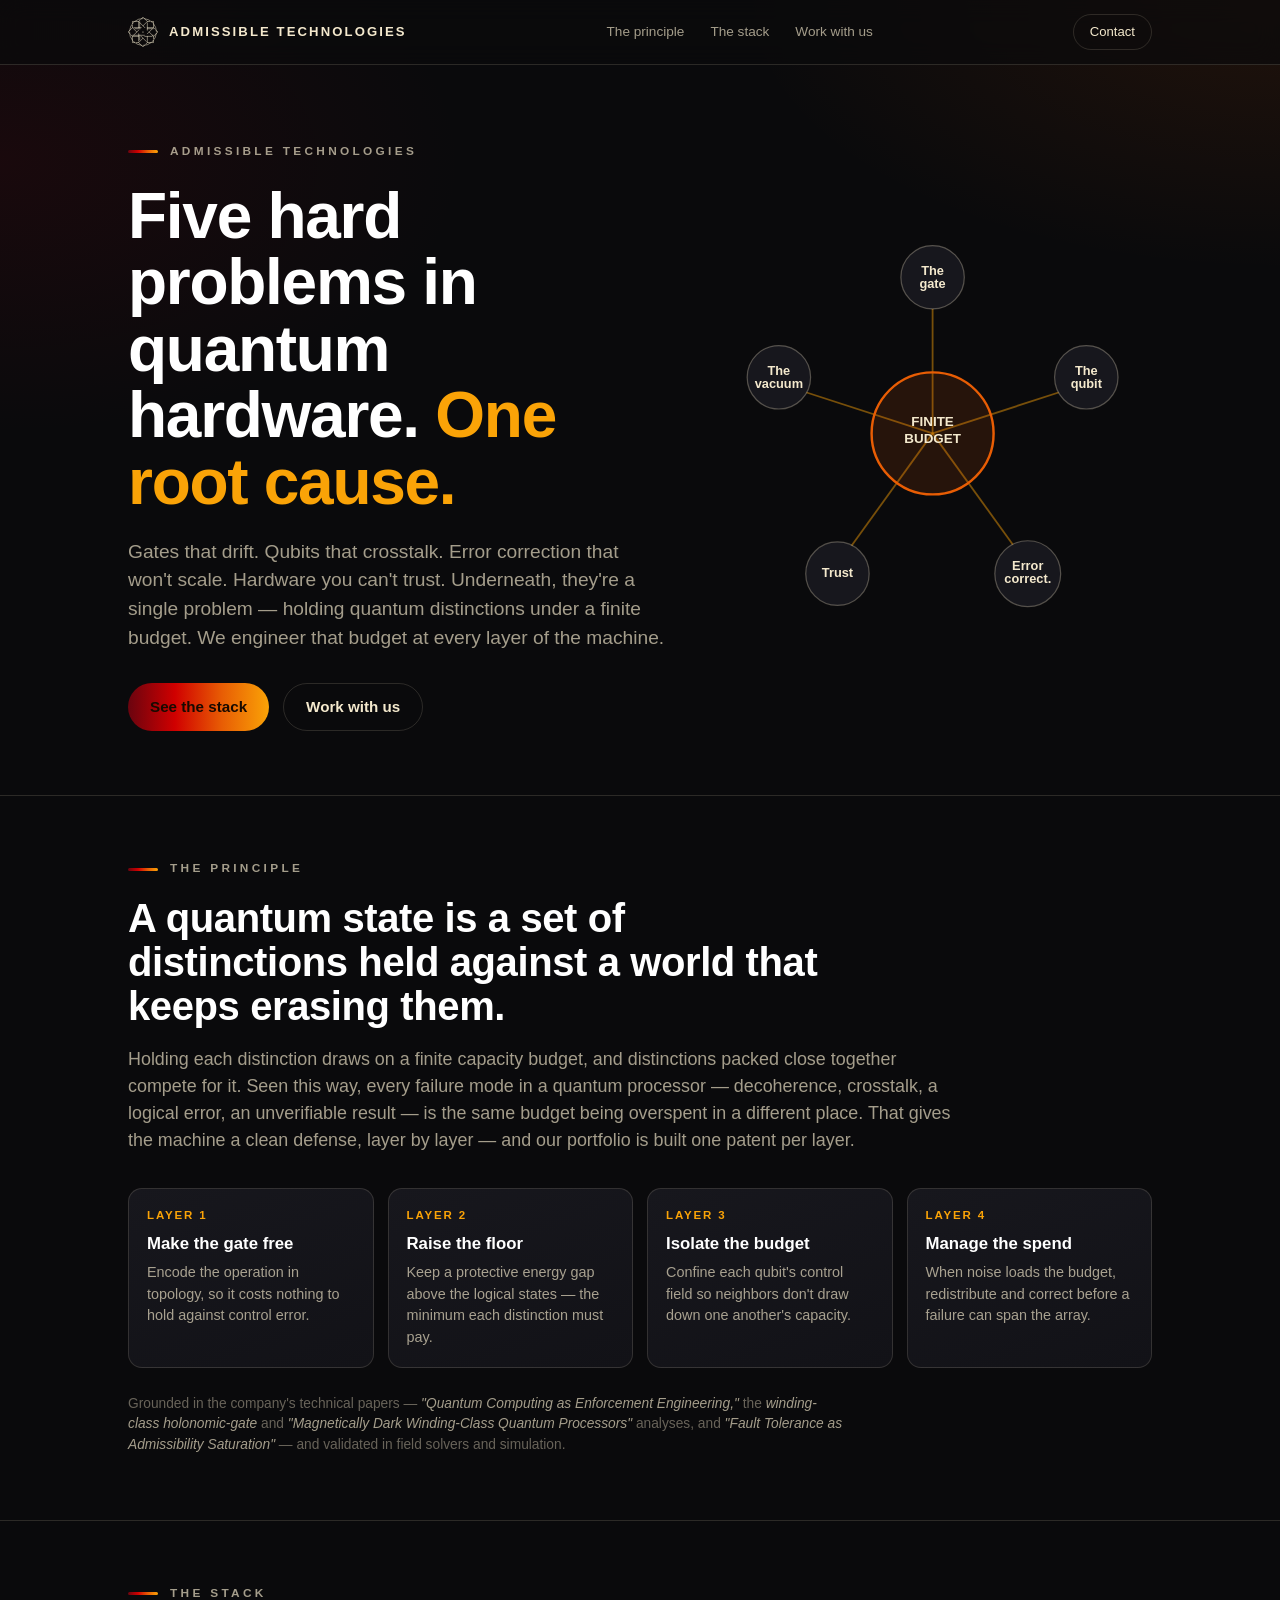
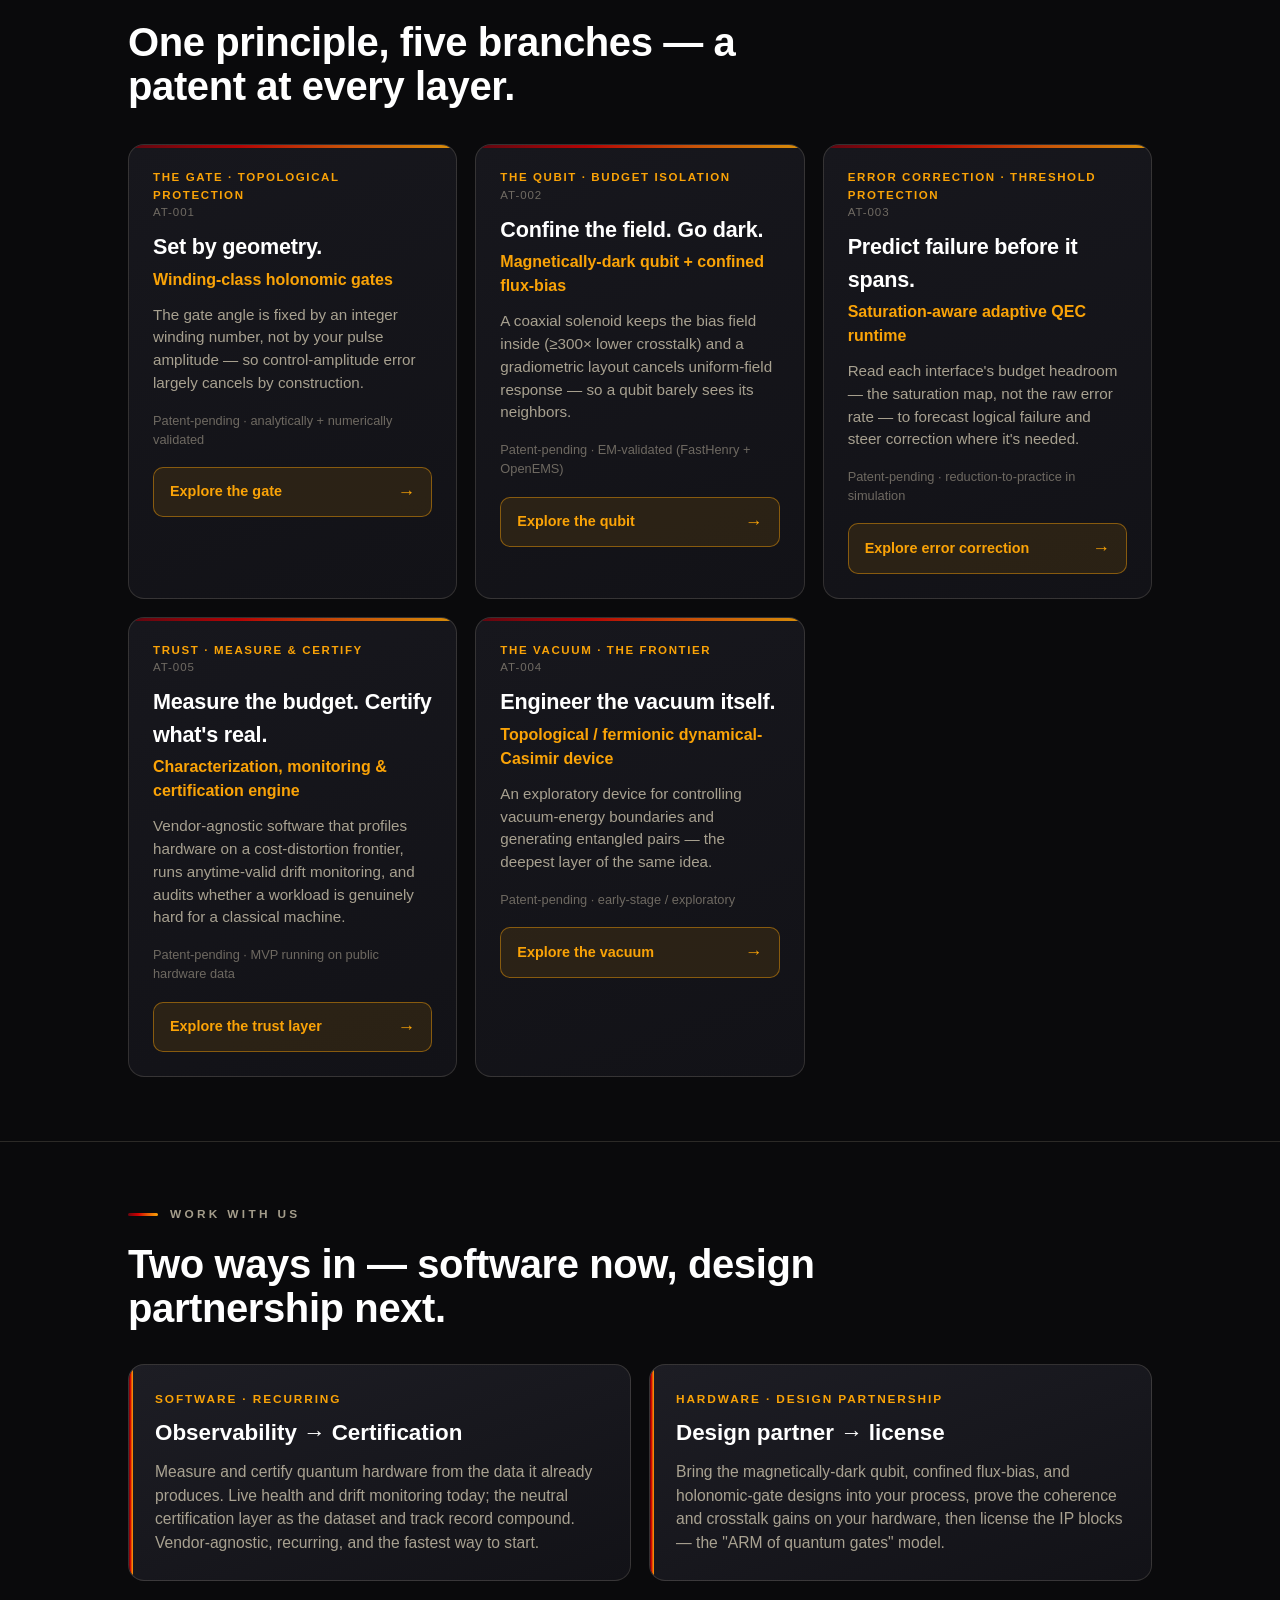
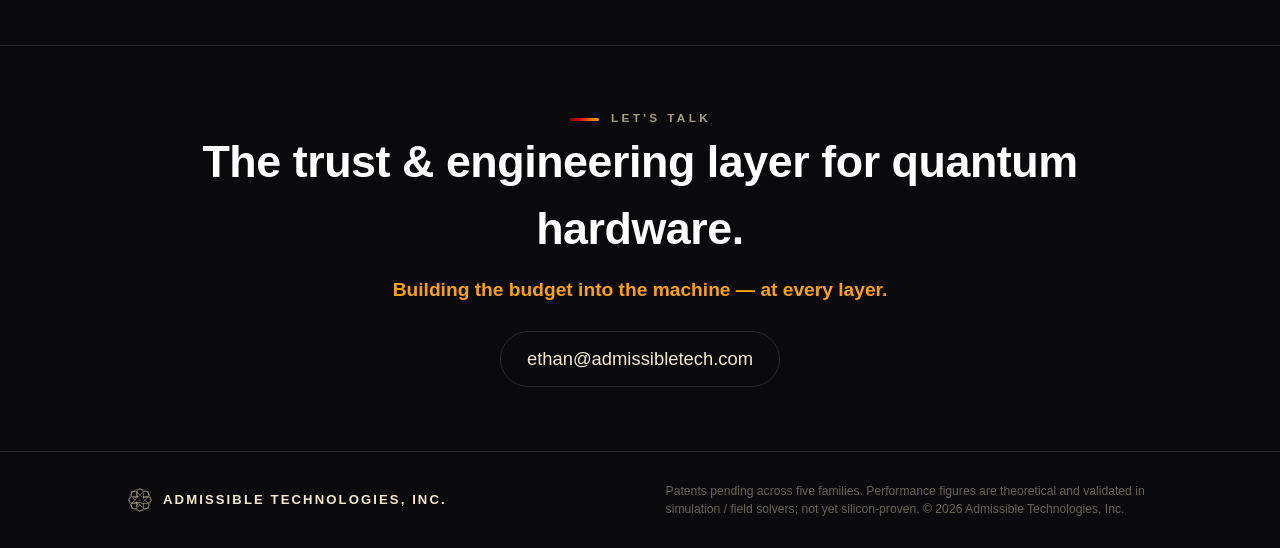
==== index.html @ 2abfda8f "Reframe site around enforcement-engineering thesis; add five per-patent branch pages + shared styles" ====
<!DOCTYPE html>
<html lang="en">
<head>
<meta charset="utf-8">
<meta name="viewport" content="width=device-width, initial-scale=1">
<title>Admissible Technologies — the trust &amp; engineering layer for quantum hardware</title>
<meta name="description" content="Gates that drift, qubits that crosstalk, error correction that won't scale, hardware you can't trust — one root cause. Admissible Technologies engineers the enforcement budget at every layer of the quantum machine.">
<meta property="og:title" content="Admissible Technologies">
<meta property="og:description" content="Five hard problems in quantum hardware. One root cause.">
<meta property="og:type" content="website">
<link rel="stylesheet" href="style.css">
</head>
<body>

<svg width="0" height="0" style="position:absolute" aria-hidden="true">
  <symbol id="emblem" viewBox="1.8 11.3 64.7 65">
    <polyline class="e" points="11.29 25.54 11.29 20.98 24.66 20.98 28.19 17.45"/><polyline class="e" points="5.08 47.05 1.83 43.8 11.29 34.35 11.29 29.36"/><polyline class="e" points="16.03 66.63 11.29 66.63 11.29 53.26 7.79 49.76"/><polyline class="e" points="37.43 72.76 34.11 76.08 24.66 66.63 19.78 66.63"/><polyline class="e" points="56.93 62.16 56.93 66.63 43.56 66.63 40.15 70.04"/><polyline class="e" points="63.09 40.51 66.39 43.8 56.93 53.26 56.93 58.09"/><polyline class="e" points="52.32 20.98 56.93 20.98 56.93 34.35 60.39 37.8"/><polyline class="e" points="30.88 14.75 34.11 11.53 43.56 20.98 48.51 20.98"/><line class="e" x1="38.03" y1="34.35" x2="26.98" y2="23.3"/><line class="e" x1="56.93" y1="53.26" x2="47.48" y2="43.81"/><line class="e" x1="30.19" y1="53.26" x2="41.33" y2="64.39"/><line class="e" x1="11.29" y1="34.35" x2="20.74" y2="43.8"/><line class="e" x1="34.11" y1="57.18" x2="24.66" y2="66.63"/><line class="e" x1="54.62" y1="36.67" x2="43.56" y2="47.72"/><line class="e" x1="24.66" y1="39.89" x2="13.6" y2="50.94"/><line class="e" x1="43.56" y1="20.98" x2="34.11" y2="30.43"/><line class="e" x1="30.19" y1="34.35" x2="14.45" y2="34.35"/><line class="e" x1="56.93" y1="34.35" x2="43.56" y2="34.35"/><line class="e" x1="24.66" y1="53.26" x2="11.29" y2="53.26"/><line class="e" x1="53.77" y1="53.26" x2="38.03" y2="53.26"/><line class="e" x1="43.56" y1="53.26" x2="43.56" y2="66.63"/><line class="e" x1="43.56" y1="24.14" x2="43.56" y2="39.89"/><line class="e" x1="24.66" y1="47.72" x2="24.66" y2="63.35"/><line class="e" x1="24.66" y1="20.98" x2="24.66" y2="34.35"/><line class="e" x1="54.62" y1="50.94" x2="56.31" y2="50.94"/><line class="e" x1="26.98" y1="50.94" x2="37.07" y2="50.94"/><line class="e" x1="11.89" y1="50.94" x2="24.66" y2="50.94"/><line class="e" x1="43.56" y1="36.67" x2="56.35" y2="36.67"/><line class="e" x1="16.77" y1="36.67" x2="27.88" y2="36.67"/><line class="e" x1="26.98" y1="34.35" x2="26.98" y2="21.66"/><line class="e" x1="26.98" y1="61.03" x2="26.98" y2="50.05"/><path class="e" d="M15.84,21a29.1,29.1,0,0,1,18.24-6.4h.15"/><path class="e" d="M5.07,40.56a29.09,29.09,0,0,1,8.35-17.4"/><path class="e" d="M11.29,62A29,29,0,0,1,4.9,43.77"/><path class="e" d="M30.79,72.77a29.11,29.11,0,0,1-17.34-8.36"/><path class="e" d="M52.22,66.63A29,29,0,0,1,34.08,73"/><path class="e" d="M63.08,47.11a29.12,29.12,0,0,1-8.54,17.47"/><path class="e" d="M56.93,25.61a29,29,0,0,1,6.33,17.6c0,.18,0,.37,0,.56"/><path class="e" d="M37.34,14.76a29.13,29.13,0,0,1,17.49,8.48"/><path class="d" fill="currentColor" stroke="none" d="M32.87,43.77A1.22,1.22,0,1,1,34.08,45,1.21,1.21,0,0,1,32.87,43.77Z"/>
  </symbol>
</svg>

<nav>
  <div class="wrap">
    <a class="brand" href="#top"><svg><use href="#emblem"/></svg>Admissible Technologies</a>
    <div class="links">
      <a href="#principle">The principle</a>
      <a href="#portfolio">The stack</a>
      <a href="#work">Work with us</a>
    </div>
    <a class="cta" href="#contact">Contact</a>
  </div>
</nav>

<a id="top"></a>
<header class="hero">
  <div class="wrap grid">
    <div>
      <div class="eyebrow"><span class="bar"></span>Admissible Technologies</div>
      <h1>Five hard problems in quantum hardware. <span class="accent">One root cause.</span></h1>
      <p class="sub">Gates that drift. Qubits that crosstalk. Error correction that won't scale. Hardware you can't trust. Underneath, they're a single problem — holding quantum distinctions under a finite budget. We engineer that budget at every layer of the machine.</p>
      <div class="row">
        <a class="btn primary" href="#portfolio">See the stack</a>
        <a class="btn ghost" href="#work">Work with us</a>
      </div>
    </div>
    <div>
      <svg class="hub" viewBox="0 0 360 340" role="img" aria-label="One principle at the center with five branches: the gate, the qubit, error correction, trust, and the vacuum">
        <g stroke="rgba(250,163,7,0.45)" stroke-width="1.5">
          <line x1="180" y1="170" x2="180" y2="60"/>
          <line x1="180" y1="170" x2="294" y2="133"/>
          <line x1="180" y1="170" x2="250" y2="267"/>
          <line x1="180" y1="170" x2="110" y2="267"/>
          <line x1="180" y1="170" x2="66" y2="133"/>
        </g>
        <circle cx="180" cy="170" r="50" fill="rgba(232,93,4,0.12)" stroke="#e85d04" stroke-width="2"/>
        <text x="180" y="164" text-anchor="middle" font-size="11" font-weight="700" fill="#f4e9cd">FINITE</text>
        <text x="180" y="178" text-anchor="middle" font-size="11" font-weight="700" fill="#f4e9cd">BUDGET</text>
        <g font-size="10.5" font-weight="700" fill="#f4e9cd" text-anchor="middle">
          <g><circle cx="180" cy="42" r="26" fill="#17171d" stroke="rgba(244,233,205,0.3)"/><text x="180" y="40">The</text><text x="180" y="51">gate</text></g>
          <g><circle cx="306" cy="124" r="26" fill="#17171d" stroke="rgba(244,233,205,0.3)"/><text x="306" y="122">The</text><text x="306" y="133">qubit</text></g>
          <g><circle cx="258" cy="285" r="27" fill="#17171d" stroke="rgba(244,233,205,0.3)"/><text x="258" y="282">Error</text><text x="258" y="293">correct.</text></g>
          <g><circle cx="102" cy="285" r="26" fill="#17171d" stroke="rgba(244,233,205,0.3)"/><text x="102" y="288">Trust</text></g>
          <g><circle cx="54" cy="124" r="26" fill="#17171d" stroke="rgba(244,233,205,0.3)"/><text x="54" y="122">The</text><text x="54" y="133">vacuum</text></g>
        </g>
      </svg>
    </div>
  </div>
</header>

<section class="band" id="principle">
  <div class="wrap">
    <div class="eyebrow"><span class="bar"></span>The principle</div>
    <h2 class="sec">A quantum state is a set of distinctions held against a world that keeps erasing them.</h2>
    <p class="lede">Holding each distinction draws on a finite capacity budget, and distinctions packed close together compete for it. Seen this way, every failure mode in a quantum processor — decoherence, crosstalk, a logical error, an unverifiable result — is the same budget being overspent in a different place. That gives the machine a clean defense, layer by layer — and our portfolio is built one patent per layer.</p>
    <div class="chain">
      <div class="step"><div class="n">Layer 1</div><h4>Make the gate free</h4><p>Encode the operation in topology, so it costs nothing to hold against control error.</p></div>
      <div class="step"><div class="n">Layer 2</div><h4>Raise the floor</h4><p>Keep a protective energy gap above the logical states — the minimum each distinction must pay.</p></div>
      <div class="step"><div class="n">Layer 3</div><h4>Isolate the budget</h4><p>Confine each qubit's control field so neighbors don't draw down one another's capacity.</p></div>
      <div class="step"><div class="n">Layer 4</div><h4>Manage the spend</h4><p>When noise loads the budget, redistribute and correct before a failure can span the array.</p></div>
    </div>
    <p class="src">Grounded in the company's technical papers — <i>"Quantum Computing as Enforcement Engineering,"</i> the <i>winding-class holonomic-gate</i> and <i>"Magnetically Dark Winding-Class Quantum Processors"</i> analyses, and <i>"Fault Tolerance as Admissibility Saturation"</i> — and validated in field solvers and simulation.</p>
  </div>
</section>

<section class="band" id="portfolio">
  <div class="wrap">
    <div class="eyebrow"><span class="bar"></span>The stack</div>
    <h2 class="sec">One principle, five branches — a patent at every layer.</h2>
    <div class="cards">

      <div class="pcard">
        <span class="layer">The gate · topological protection</span><span class="at">AT-001</span>
        <h3>Set by geometry.</h3>
        <div class="tag">Winding-class holonomic gates</div>
        <p>The gate angle is fixed by an integer winding number, not by your pulse amplitude — so control-amplitude error largely cancels by construction.</p>
        <div class="status">Patent-pending · analytically + numerically validated</div>
        <a class="explore" href="gate.html"><span>Explore the gate</span><span class="arrow">&rarr;</span></a>
      </div>

      <div class="pcard">
        <span class="layer">The qubit · budget isolation</span><span class="at">AT-002</span>
        <h3>Confine the field. Go dark.</h3>
        <div class="tag">Magnetically-dark qubit + confined flux-bias</div>
        <p>A coaxial solenoid keeps the bias field inside (&ge;300&times; lower crosstalk) and a gradiometric layout cancels uniform-field response — so a qubit barely sees its neighbors.</p>
        <div class="status">Patent-pending · EM-validated (FastHenry + OpenEMS)</div>
        <a class="explore" href="qubit.html"><span>Explore the qubit</span><span class="arrow">&rarr;</span></a>
      </div>

      <div class="pcard">
        <span class="layer">Error correction · threshold protection</span><span class="at">AT-003</span>
        <h3>Predict failure before it spans.</h3>
        <div class="tag">Saturation-aware adaptive QEC runtime</div>
        <p>Read each interface's budget headroom — the saturation map, not the raw error rate — to forecast logical failure and steer correction where it's needed.</p>
        <div class="status">Patent-pending · reduction-to-practice in simulation</div>
        <a class="explore" href="error-correction.html"><span>Explore error correction</span><span class="arrow">&rarr;</span></a>
      </div>

      <div class="pcard">
        <span class="layer">Trust · measure &amp; certify</span><span class="at">AT-005</span>
        <h3>Measure the budget. Certify what's real.</h3>
        <div class="tag">Characterization, monitoring &amp; certification engine</div>
        <p>Vendor-agnostic software that profiles hardware on a cost-distortion frontier, runs anytime-valid drift monitoring, and audits whether a workload is genuinely hard for a classical machine.</p>
        <div class="status">Patent-pending · MVP running on public hardware data</div>
        <a class="explore" href="trust.html"><span>Explore the trust layer</span><span class="arrow">&rarr;</span></a>
      </div>

      <div class="pcard">
        <span class="layer">The vacuum · the frontier</span><span class="at">AT-004</span>
        <h3>Engineer the vacuum itself.</h3>
        <div class="tag">Topological / fermionic dynamical-Casimir device</div>
        <p>An exploratory device for controlling vacuum-energy boundaries and generating entangled pairs — the deepest layer of the same idea.</p>
        <div class="status">Patent-pending · early-stage / exploratory</div>
        <a class="explore" href="vacuum.html"><span>Explore the vacuum</span><span class="arrow">&rarr;</span></a>
      </div>

    </div>
  </div>
</section>

<section class="band" id="work">
  <div class="wrap">
    <div class="eyebrow"><span class="bar"></span>Work with us</div>
    <h2 class="sec">Two ways in — software now, design partnership next.</h2>
    <div class="engines">
      <div class="engine">
        <div class="k">Software · recurring</div>
        <h3>Observability &rarr; Certification</h3>
        <p>Measure and certify quantum hardware from the data it already produces. Live health and drift monitoring today; the neutral certification layer as the dataset and track record compound. Vendor-agnostic, recurring, and the fastest way to start.</p>
      </div>
      <div class="engine">
        <div class="k">Hardware · design partnership</div>
        <h3>Design partner &rarr; license</h3>
        <p>Bring the magnetically-dark qubit, confined flux-bias, and holonomic-gate designs into your process, prove the coherence and crosstalk gains on your hardware, then license the IP blocks — the "ARM of quantum gates" model.</p>
      </div>
    </div>
  </div>
</section>

<section class="band contact" id="contact">
  <div class="wrap">
    <div class="eyebrow" style="justify-content:center;"><span class="bar"></span>Let's talk</div>
    <h2>The trust &amp; engineering layer for quantum hardware.</h2>
    <div class="turn">Building the budget into the machine — at every layer.</div>
    <a class="mail" href="mailto:ethan@admissibletech.com">ethan@admissibletech.com</a>
  </div>
</section>

<footer>
  <div class="wrap">
    <a class="brand" href="#top"><svg><use href="#emblem"/></svg>Admissible Technologies, Inc.</a>
    <p class="fineprint">Patents pending across five families. Performance figures are theoretical and validated in simulation / field solvers; not yet silicon-proven. © 2026 Admissible Technologies, Inc.</p>
  </div>
</footer>

</body>
</html>
---- style.css ----
:root{
  --ink:#0a0a0c; --ink2:#121217; --panel:#17171d; --panel2:#1d1d24;
  --cream:#f4e9cd; --cream-dim:rgba(244,233,205,0.66); --cream-faint:rgba(244,233,205,0.40);
  --white:#fff; --line:rgba(244,233,205,0.14);
  --cherry:#6a040f; --brick:#d00000; --cayenne:#e85d04; --amber:#faa307; --teal:#7fd4c8;
  --warm:linear-gradient(90deg,#6a040f,#d00000,#e85d04,#faa307);
  --sans:"Segoe UI",-apple-system,BlinkMacSystemFont,Helvetica,Arial,sans-serif;
}
*{box-sizing:border-box;margin:0;padding:0;}
html{scroll-behavior:smooth;}
body{background:var(--ink);color:var(--cream);font-family:var(--sans);-webkit-font-smoothing:antialiased;line-height:1.5;
  background-image:radial-gradient(70% 50% at 100% 0%, rgba(232,93,4,0.10), transparent 60%),radial-gradient(60% 50% at 0% 18%, rgba(106,4,15,0.16), transparent 60%);
  background-attachment:fixed;}
a{color:inherit;text-decoration:none;}
.wrap{max-width:1080px;margin:0 auto;padding:0 28px;}
.narrow{max-width:840px;}
.eyebrow{font-size:0.74rem;letter-spacing:0.28em;text-transform:uppercase;color:var(--cream-dim);font-weight:700;display:flex;align-items:center;gap:12px;}
.eyebrow .bar{width:30px;height:3px;background:var(--warm);border-radius:2px;}
.accent{color:var(--amber);} .accent2{color:var(--cayenne);}

/* nav */
nav{position:sticky;top:0;z-index:40;backdrop-filter:blur(12px);background:rgba(10,10,12,0.7);border-bottom:1px solid var(--line);}
nav .wrap{display:flex;align-items:center;justify-content:space-between;height:64px;}
.brand{display:flex;align-items:center;gap:11px;font-weight:700;letter-spacing:0.16em;text-transform:uppercase;font-size:0.82rem;color:var(--cream);}
.brand svg{width:30px;height:30px;color:var(--cream);fill:none;stroke:currentColor;stroke-width:1.1;stroke-linecap:round;stroke-linejoin:round;}
nav .links{display:flex;gap:26px;font-size:0.85rem;color:var(--cream-dim);}
nav .links a:hover{color:var(--amber);}
nav .cta{border:1px solid var(--line);border-radius:999px;padding:7px 16px;font-size:0.82rem;color:var(--cream);}
nav .cta:hover{border-color:var(--amber);color:var(--amber);}
nav .back{font-size:0.85rem;color:var(--cream-dim);display:flex;align-items:center;gap:7px;}
nav .back:hover{color:var(--amber);}
@media(max-width:720px){nav .links{display:none;}}

/* buttons */
.btn{display:inline-flex;align-items:center;gap:8px;border-radius:999px;padding:12px 22px;font-weight:600;font-size:0.95rem;cursor:pointer;}
.btn.primary{background:var(--warm);color:#180a00;}
.btn.ghost{border:1px solid var(--line);color:var(--cream);}
.btn.ghost:hover{border-color:var(--amber);color:var(--amber);}

/* hero (hub) */
.hero{padding:78px 0 64px;}
.hero .grid{display:grid;grid-template-columns:1.1fr 0.9fr;gap:48px;align-items:center;}
.hero h1{font-size:clamp(2.4rem,5vw,4rem);line-height:1.04;font-weight:800;color:var(--white);letter-spacing:-0.02em;margin-top:22px;}
.hero p.sub{font-size:1.2rem;color:var(--cream-dim);margin-top:22px;max-width:30em;}
.hero .row{display:flex;gap:14px;margin-top:30px;flex-wrap:wrap;}
.hub{width:100%;height:auto;}
@media(max-width:820px){.hero .grid{grid-template-columns:1fr;gap:30px;}.hub{max-width:420px;margin:0 auto;}}

/* generic bands */
section.band{padding:64px 0;border-top:1px solid var(--line);}
h2.sec{font-size:clamp(1.7rem,3.2vw,2.5rem);line-height:1.1;font-weight:800;color:var(--white);letter-spacing:-0.01em;margin-top:18px;max-width:18em;}
p.lede{font-size:1.12rem;color:var(--cream-dim);margin-top:18px;max-width:46em;}

/* enforcement chain */
.chain{display:grid;grid-template-columns:repeat(4,1fr);gap:14px;margin-top:34px;}
.chain .step{background:linear-gradient(160deg,var(--panel),var(--ink2));border:1px solid var(--line);border-radius:14px;padding:18px;}
.chain .step .n{font-size:0.72rem;letter-spacing:0.16em;text-transform:uppercase;color:var(--amber);font-weight:700;}
.chain .step h4{font-size:1.05rem;color:var(--white);margin:7px 0 6px;font-weight:700;}
.chain .step p{font-size:0.9rem;color:var(--cream-dim);}
@media(max-width:820px){.chain{grid-template-columns:1fr 1fr;}}
@media(max-width:480px){.chain{grid-template-columns:1fr;}}
.src{font-size:0.86rem;color:var(--cream-faint);margin-top:26px;max-width:52em;}
.src i{color:var(--cream-dim);}

/* portfolio cards */
.cards{display:grid;grid-template-columns:repeat(auto-fit,minmax(290px,1fr));gap:18px;margin-top:36px;}
.pcard{background:linear-gradient(160deg,var(--panel),var(--ink2));border:1px solid var(--line);border-radius:16px;padding:24px;display:flex;flex-direction:column;position:relative;overflow:hidden;transition:border-color .15s,transform .15s;}
.pcard::before{content:"";position:absolute;left:0;top:0;right:0;height:3px;background:var(--warm);opacity:0.85;}
.pcard:hover{border-color:rgba(250,163,7,0.5);transform:translateY(-3px);}
.pcard .layer{font-size:0.72rem;letter-spacing:0.14em;text-transform:uppercase;color:var(--amber);font-weight:700;}
.pcard .at{font-size:0.72rem;color:var(--cream-faint);float:right;letter-spacing:0.08em;}
.pcard h3{font-size:1.35rem;color:var(--white);font-weight:800;margin:10px 0 4px;letter-spacing:-0.01em;}
.pcard .tag{font-size:1rem;color:var(--amber);font-weight:600;margin-bottom:12px;}
.pcard p{font-size:0.95rem;color:var(--cream-dim);}
.pcard .status{font-size:0.8rem;color:var(--cream-faint);margin-top:16px;}
/* the visible "more info" button on each card */
.pcard .explore{margin-top:18px;display:inline-flex;align-items:center;justify-content:space-between;gap:10px;
  background:rgba(250,163,7,0.10);border:1px solid rgba(250,163,7,0.45);border-radius:10px;
  padding:11px 16px;font-weight:700;font-size:0.9rem;color:var(--amber);transition:background .15s;}
.pcard .explore:hover{background:rgba(250,163,7,0.20);}
.pcard .explore .arrow{font-size:1.1rem;transition:transform .15s;}
.pcard:hover .explore .arrow{transform:translateX(4px);}

/* two engines */
.engines{display:grid;grid-template-columns:1fr 1fr;gap:18px;margin-top:34px;}
.engine{background:linear-gradient(160deg,var(--panel2),var(--ink2));border:1px solid var(--line);border-radius:16px;padding:26px;position:relative;overflow:hidden;}
.engine::before{content:"";position:absolute;left:0;top:0;bottom:0;width:4px;background:var(--warm);}
.engine .k{font-size:0.74rem;letter-spacing:0.16em;text-transform:uppercase;color:var(--amber);font-weight:700;}
.engine h3{font-size:1.4rem;color:var(--white);font-weight:800;margin:8px 0 10px;}
.engine p{font-size:0.98rem;color:var(--cream-dim);}
@media(max-width:720px){.engines{grid-template-columns:1fr;}}

/* contact + footer */
.contact{text-align:center;padding:74px 0;}
.contact h2{font-size:clamp(1.9rem,4vw,2.8rem);font-weight:800;color:var(--white);letter-spacing:-0.01em;}
.contact .turn{font-size:1.2rem;color:var(--amber);font-weight:700;margin-top:14px;}
.contact a.mail{display:inline-block;margin-top:26px;font-size:1.15rem;color:var(--cream);border:1px solid var(--line);border-radius:999px;padding:13px 26px;}
.contact a.mail:hover{border-color:var(--amber);color:var(--amber);}
footer{border-top:1px solid var(--line);padding:30px 0;}
footer .wrap{display:flex;align-items:center;justify-content:space-between;gap:18px;flex-wrap:wrap;font-size:0.8rem;color:var(--cream-faint);}
footer .brand svg{width:24px;height:24px;}
.fineprint{font-size:0.76rem;color:var(--cream-faint);max-width:40em;}

/* ===== per-patent branch pages ===== */
.phero{padding:60px 0 40px;}
.phero .layerline{font-size:0.78rem;letter-spacing:0.18em;text-transform:uppercase;color:var(--amber);font-weight:700;}
.phero .at{color:var(--cream-faint);margin-left:10px;letter-spacing:0.08em;}
.phero h1{font-size:clamp(2.2rem,4.6vw,3.4rem);line-height:1.05;font-weight:800;color:var(--white);letter-spacing:-0.02em;margin-top:16px;max-width:16em;}
.phero .tagline{font-size:1.25rem;color:var(--amber);font-weight:600;margin-top:14px;}
.phero .intro{font-size:1.12rem;color:var(--cream-dim);margin-top:18px;max-width:44em;}

.feature{display:grid;grid-template-columns:1fr 1fr;gap:40px;align-items:center;}
.feature.rev{direction:rtl;} .feature.rev > *{direction:ltr;}
.feature h3{font-size:1.5rem;color:var(--white);font-weight:800;letter-spacing:-0.01em;}
.feature p{font-size:1.02rem;color:var(--cream-dim);margin-top:14px;}
@media(max-width:820px){.feature,.feature.rev{grid-template-columns:1fr;gap:24px;direction:ltr;}}

.graphic{background:linear-gradient(160deg,var(--panel),var(--ink2));border:1px solid var(--line);border-radius:16px;padding:22px;}
.gfx{width:100%;height:auto;display:block;}

/* before/after compare (qubit) */
.compare{display:grid;grid-template-columns:1fr 1fr;gap:16px;}
.col{background:linear-gradient(160deg,var(--panel),var(--ink2));border:1px solid var(--line);border-radius:14px;padding:16px;}
.col h4{font-size:0.8rem;letter-spacing:0.08em;text-transform:uppercase;font-weight:700;margin-bottom:8px;}
.col.bad h4{color:var(--brick);} .col.good h4{color:var(--amber);}
.col .cap{font-size:0.82rem;line-height:1.35;color:var(--cream-dim);margin-top:10px;}
@media(max-width:480px){.compare{grid-template-columns:1fr;}}

/* spec list */
.specs{list-style:none;margin-top:22px;display:flex;flex-direction:column;gap:12px;}
.specs li{position:relative;padding-left:26px;font-size:1rem;color:var(--cream);}
.specs li::before{content:"";position:absolute;left:0;top:8px;width:11px;height:11px;border-radius:3px;background:var(--warm);}
.specs li b{color:var(--white);} .specs li span{color:var(--cream-dim);}

/* paper citation + status callouts */
.papercite{background:rgba(250,163,7,0.07);border:1px solid rgba(250,163,7,0.30);border-radius:12px;padding:18px 20px;margin-top:30px;font-size:0.95rem;color:var(--cream-dim);}
.papercite .k{font-size:0.72rem;letter-spacing:0.16em;text-transform:uppercase;color:var(--amber);font-weight:700;display:block;margin-bottom:6px;}
.papercite i{color:var(--cream);}
.statusbar{display:flex;flex-wrap:wrap;gap:10px;margin-top:24px;}
.chip{font-size:0.8rem;border:1px solid var(--line);border-radius:999px;padding:7px 14px;color:var(--cream-dim);}
.chip b{color:var(--amber);font-weight:700;}

/* page bottom cross-nav */
.crossnav{display:flex;justify-content:space-between;gap:14px;margin-top:14px;flex-wrap:wrap;}
.crossnav a{font-size:0.9rem;color:var(--cream-dim);}
.crossnav a:hover{color:var(--amber);}
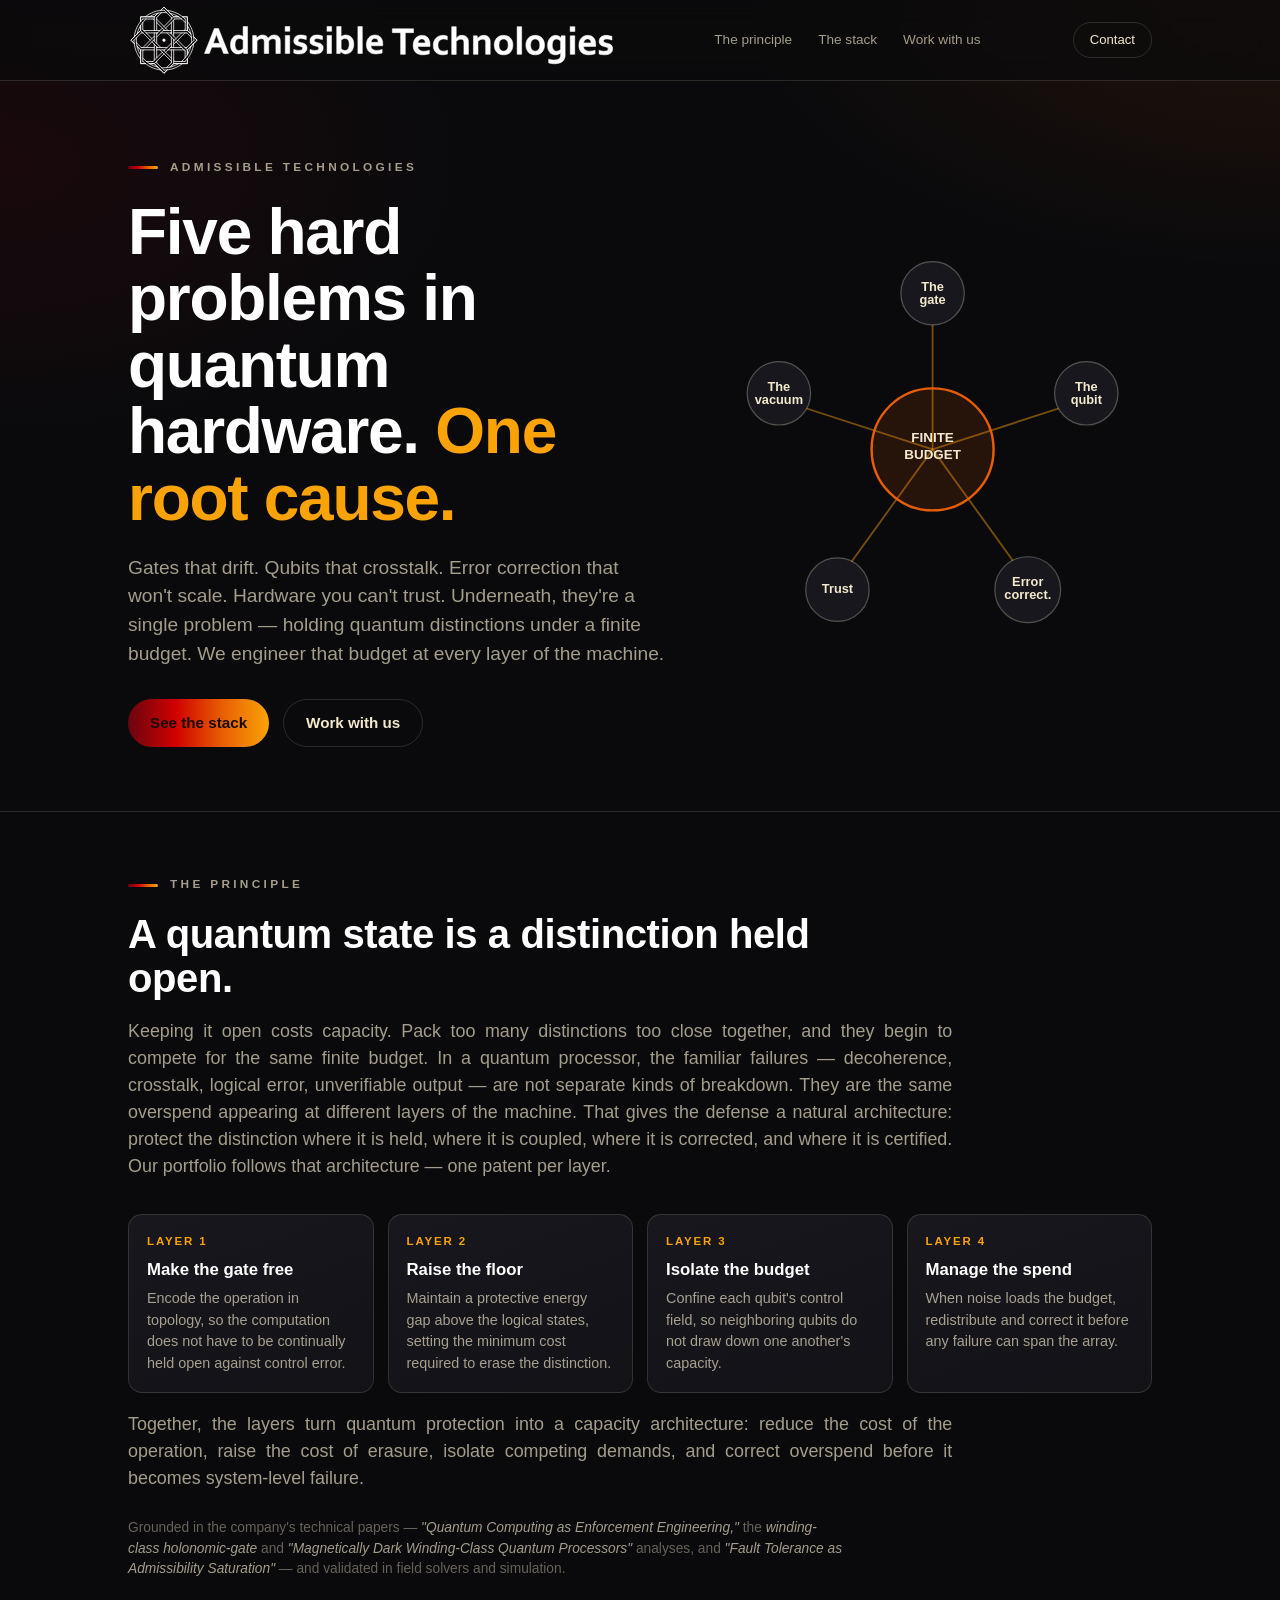
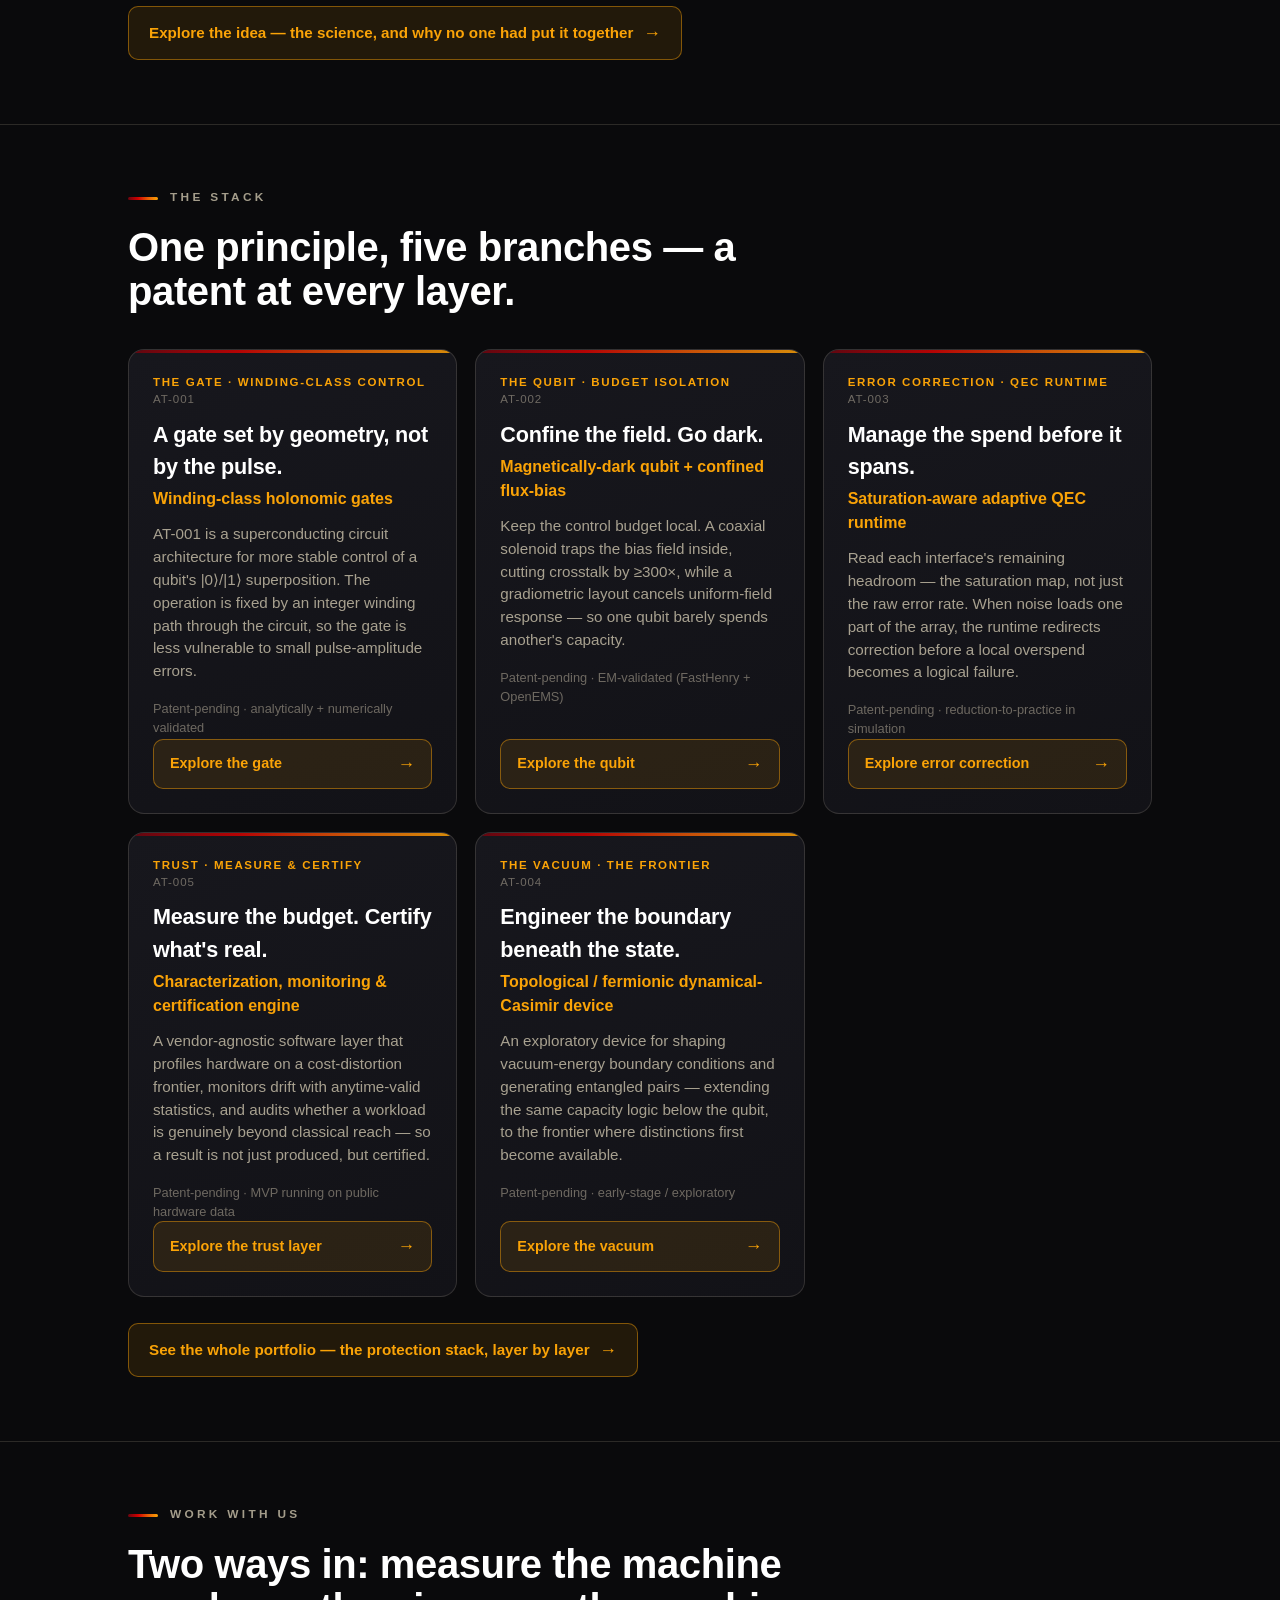
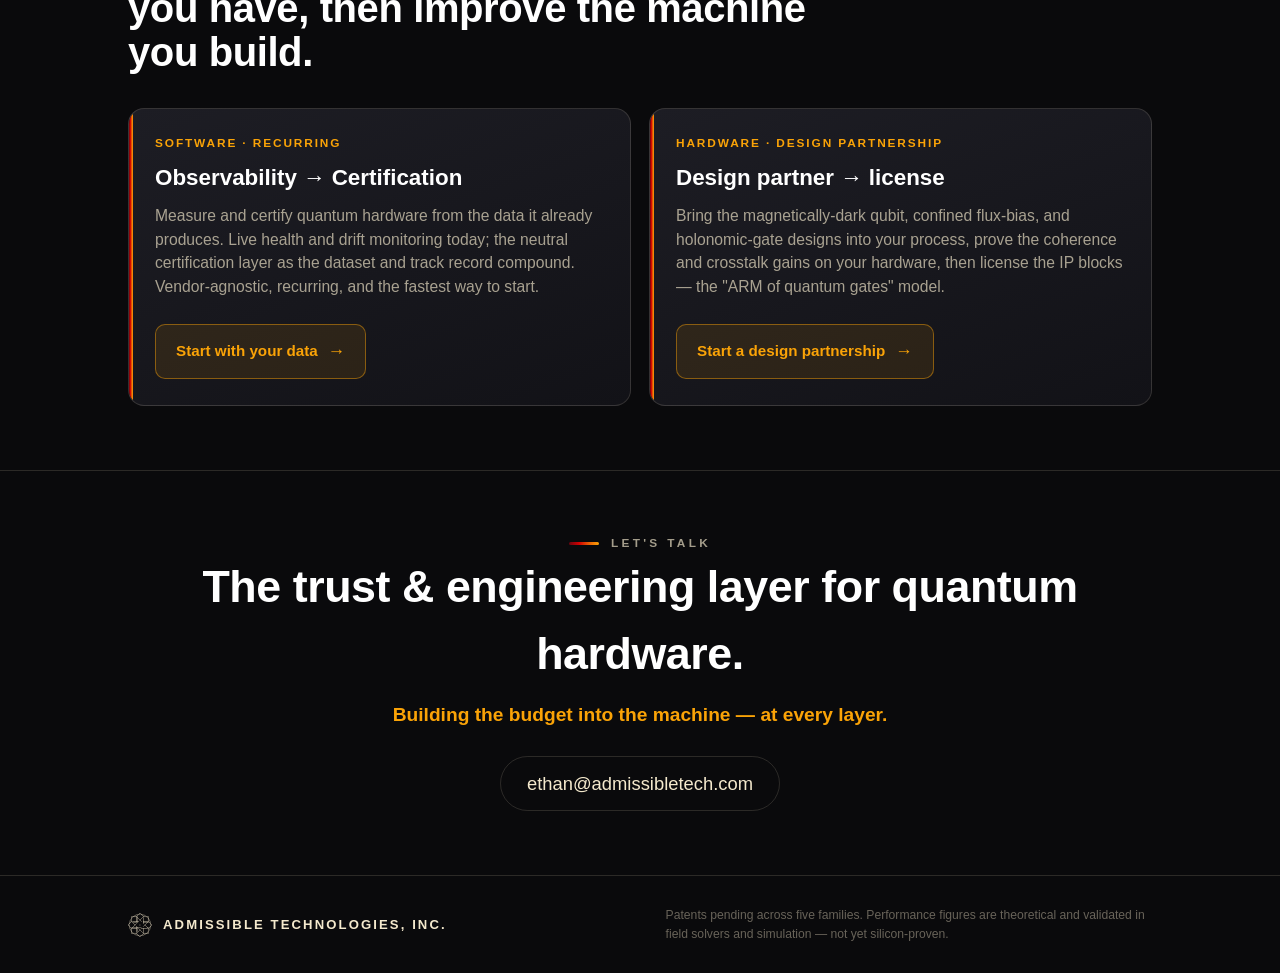
==== commit 4543319f: "Add files via upload" ====
--- a/index.html
+++ b/index.html
@@ -5,9 +5,20 @@
 <meta name="viewport" content="width=device-width, initial-scale=1">
 <title>Admissible Technologies — the trust &amp; engineering layer for quantum hardware</title>
 <meta name="description" content="Gates that drift, qubits that crosstalk, error correction that won't scale, hardware you can't trust — one root cause. Admissible Technologies engineers the enforcement budget at every layer of the quantum machine.">
-<meta property="og:title" content="Admissible Technologies">
-<meta property="og:description" content="Five hard problems in quantum hardware. One root cause.">
+<link rel="canonical" href="https://admissibletech.com/">
+<link rel="icon" href="favicon.svg" type="image/svg+xml">
+<meta name="theme-color" content="#0a0a0c">
+<meta property="og:site_name" content="Admissible Technologies">
 <meta property="og:type" content="website">
+<meta property="og:url" content="https://admissibletech.com/">
+<meta property="og:title" content="Admissible Technologies — Five hard problems in quantum hardware. One root cause.">
+<meta property="og:description" content="Gates that drift, qubits that crosstalk, error correction that won't scale, hardware you can't trust — one root cause. We engineer the enforcement budget at every layer of the quantum machine.">
+<meta name="twitter:card" content="summary">
+<meta name="twitter:title" content="Admissible Technologies">
+<meta name="twitter:description" content="Five hard problems in quantum hardware. One root cause.">
+<script type="application/ld+json">
+{"@context":"https://schema.org","@type":"Organization","name":"Admissible Technologies, Inc.","url":"https://admissibletech.com/","email":"ethan@admissibletech.com","description":"Engineering the enforcement budget at every layer of the quantum machine — gates, qubits, error correction, and trust."}
+</script>
 <link rel="stylesheet" href="style.css">
 </head>
 <body>
@@ -20,7 +31,7 @@
 
 <nav>
   <div class="wrap">
-    <a class="brand" href="#top"><svg><use href="#emblem"/></svg>Admissible Technologies</a>
+    <a class="brand" href="#top"><img src="logo.svg" alt="Admissible Technologies" class="navlogo"></a>
     <div class="links">
       <a href="#principle">The principle</a>
       <a href="#portfolio">The stack</a>
@@ -69,15 +80,17 @@
 <section class="band" id="principle">
   <div class="wrap">
     <div class="eyebrow"><span class="bar"></span>The principle</div>
-    <h2 class="sec">A quantum state is a set of distinctions held against a world that keeps erasing them.</h2>
-    <p class="lede">Holding each distinction draws on a finite capacity budget, and distinctions packed close together compete for it. Seen this way, every failure mode in a quantum processor — decoherence, crosstalk, a logical error, an unverifiable result — is the same budget being overspent in a different place. That gives the machine a clean defense, layer by layer — and our portfolio is built one patent per layer.</p>
+    <h2 class="sec">A quantum state is a distinction held open.</h2>
+    <p class="lede">Keeping it open costs capacity. Pack too many distinctions too close together, and they begin to compete for the same finite budget. In a quantum processor, the familiar failures &mdash; decoherence, crosstalk, logical error, unverifiable output &mdash; are not separate kinds of breakdown. They are the same overspend appearing at different layers of the machine. That gives the defense a natural architecture: protect the distinction where it is held, where it is coupled, where it is corrected, and where it is certified. Our portfolio follows that architecture &mdash; one patent per layer.</p>
     <div class="chain">
-      <div class="step"><div class="n">Layer 1</div><h4>Make the gate free</h4><p>Encode the operation in topology, so it costs nothing to hold against control error.</p></div>
-      <div class="step"><div class="n">Layer 2</div><h4>Raise the floor</h4><p>Keep a protective energy gap above the logical states — the minimum each distinction must pay.</p></div>
-      <div class="step"><div class="n">Layer 3</div><h4>Isolate the budget</h4><p>Confine each qubit's control field so neighbors don't draw down one another's capacity.</p></div>
-      <div class="step"><div class="n">Layer 4</div><h4>Manage the spend</h4><p>When noise loads the budget, redistribute and correct before a failure can span the array.</p></div>
+      <div class="step"><div class="n">Layer 1</div><h4>Make the gate free</h4><p>Encode the operation in topology, so the computation does not have to be continually held open against control error.</p></div>
+      <div class="step"><div class="n">Layer 2</div><h4>Raise the floor</h4><p>Maintain a protective energy gap above the logical states, setting the minimum cost required to erase the distinction.</p></div>
+      <div class="step"><div class="n">Layer 3</div><h4>Isolate the budget</h4><p>Confine each qubit's control field, so neighboring qubits do not draw down one another's capacity.</p></div>
+      <div class="step"><div class="n">Layer 4</div><h4>Manage the spend</h4><p>When noise loads the budget, redistribute and correct it before any failure can span the array.</p></div>
     </div>
+    <p class="lede">Together, the layers turn quantum protection into a capacity architecture: reduce the cost of the operation, raise the cost of erasure, isolate competing demands, and correct overspend before it becomes system-level failure.</p>
     <p class="src">Grounded in the company's technical papers — <i>"Quantum Computing as Enforcement Engineering,"</i> the <i>winding-class holonomic-gate</i> and <i>"Magnetically Dark Winding-Class Quantum Processors"</i> analyses, and <i>"Fault Tolerance as Admissibility Saturation"</i> — and validated in field solvers and simulation.</p>
+    <a class="idea-explore" href="the-idea.html"><span>Explore the idea &mdash; the science, and why no one had put it together</span><span class="arrow">&rarr;</span></a>
   </div>
 </section>
 
@@ -88,10 +101,10 @@
     <div class="cards">
 
       <div class="pcard">
-        <span class="layer">The gate · topological protection</span><span class="at">AT-001</span>
-        <h3>Set by geometry.</h3>
+        <span class="layer">The gate · winding-class control</span><span class="at">AT-001</span>
+        <h3>A gate set by geometry, not by the pulse.</h3>
         <div class="tag">Winding-class holonomic gates</div>
-        <p>The gate angle is fixed by an integer winding number, not by your pulse amplitude — so control-amplitude error largely cancels by construction.</p>
+        <p>AT-001 is a superconducting circuit architecture for more stable control of a qubit's |0&rang;/|1&rang; superposition. The operation is fixed by an integer winding path through the circuit, so the gate is less vulnerable to small pulse-amplitude errors.</p>
         <div class="status">Patent-pending · analytically + numerically validated</div>
         <a class="explore" href="gate.html"><span>Explore the gate</span><span class="arrow">&rarr;</span></a>
       </div>
@@ -100,16 +113,16 @@
         <span class="layer">The qubit · budget isolation</span><span class="at">AT-002</span>
         <h3>Confine the field. Go dark.</h3>
         <div class="tag">Magnetically-dark qubit + confined flux-bias</div>
-        <p>A coaxial solenoid keeps the bias field inside (&ge;300&times; lower crosstalk) and a gradiometric layout cancels uniform-field response — so a qubit barely sees its neighbors.</p>
+        <p>Keep the control budget local. A coaxial solenoid traps the bias field inside, cutting crosstalk by &ge;300&times;, while a gradiometric layout cancels uniform-field response &mdash; so one qubit barely spends another's capacity.</p>
         <div class="status">Patent-pending · EM-validated (FastHenry + OpenEMS)</div>
         <a class="explore" href="qubit.html"><span>Explore the qubit</span><span class="arrow">&rarr;</span></a>
       </div>
 
       <div class="pcard">
-        <span class="layer">Error correction · threshold protection</span><span class="at">AT-003</span>
-        <h3>Predict failure before it spans.</h3>
+        <span class="layer">Error correction · QEC runtime</span><span class="at">AT-003</span>
+        <h3>Manage the spend before it spans.</h3>
         <div class="tag">Saturation-aware adaptive QEC runtime</div>
-        <p>Read each interface's budget headroom — the saturation map, not the raw error rate — to forecast logical failure and steer correction where it's needed.</p>
+        <p>Read each interface's remaining headroom &mdash; the saturation map, not just the raw error rate. When noise loads one part of the array, the runtime redirects correction before a local overspend becomes a logical failure.</p>
         <div class="status">Patent-pending · reduction-to-practice in simulation</div>
         <a class="explore" href="error-correction.html"><span>Explore error correction</span><span class="arrow">&rarr;</span></a>
       </div>
@@ -118,38 +131,41 @@
         <span class="layer">Trust · measure &amp; certify</span><span class="at">AT-005</span>
         <h3>Measure the budget. Certify what's real.</h3>
         <div class="tag">Characterization, monitoring &amp; certification engine</div>
-        <p>Vendor-agnostic software that profiles hardware on a cost-distortion frontier, runs anytime-valid drift monitoring, and audits whether a workload is genuinely hard for a classical machine.</p>
+        <p>A vendor-agnostic software layer that profiles hardware on a cost-distortion frontier, monitors drift with anytime-valid statistics, and audits whether a workload is genuinely beyond classical reach &mdash; so a result is not just produced, but certified.</p>
         <div class="status">Patent-pending · MVP running on public hardware data</div>
         <a class="explore" href="trust.html"><span>Explore the trust layer</span><span class="arrow">&rarr;</span></a>
       </div>
 
       <div class="pcard">
         <span class="layer">The vacuum · the frontier</span><span class="at">AT-004</span>
-        <h3>Engineer the vacuum itself.</h3>
+        <h3>Engineer the boundary beneath the state.</h3>
         <div class="tag">Topological / fermionic dynamical-Casimir device</div>
-        <p>An exploratory device for controlling vacuum-energy boundaries and generating entangled pairs — the deepest layer of the same idea.</p>
+        <p>An exploratory device for shaping vacuum-energy boundary conditions and generating entangled pairs &mdash; extending the same capacity logic below the qubit, to the frontier where distinctions first become available.</p>
         <div class="status">Patent-pending · early-stage / exploratory</div>
         <a class="explore" href="vacuum.html"><span>Explore the vacuum</span><span class="arrow">&rarr;</span></a>
       </div>
 
     </div>
+    <a class="idea-explore" href="the-stack.html"><span>See the whole portfolio &mdash; the protection stack, layer by layer</span><span class="arrow">&rarr;</span></a>
   </div>
 </section>
 
 <section class="band" id="work">
   <div class="wrap">
     <div class="eyebrow"><span class="bar"></span>Work with us</div>
-    <h2 class="sec">Two ways in — software now, design partnership next.</h2>
+    <h2 class="sec">Two ways in: measure the machine you have, then improve the machine you build.</h2>
     <div class="engines">
       <div class="engine">
         <div class="k">Software · recurring</div>
         <h3>Observability &rarr; Certification</h3>
         <p>Measure and certify quantum hardware from the data it already produces. Live health and drift monitoring today; the neutral certification layer as the dataset and track record compound. Vendor-agnostic, recurring, and the fastest way to start.</p>
+        <a class="idea-explore" href="work.html#observability"><span>Start with your data</span><span class="arrow">&rarr;</span></a>
       </div>
       <div class="engine">
         <div class="k">Hardware · design partnership</div>
         <h3>Design partner &rarr; license</h3>
         <p>Bring the magnetically-dark qubit, confined flux-bias, and holonomic-gate designs into your process, prove the coherence and crosstalk gains on your hardware, then license the IP blocks — the "ARM of quantum gates" model.</p>
+        <a class="idea-explore" href="work.html#design-partner"><span>Start a design partnership</span><span class="arrow">&rarr;</span></a>
       </div>
     </div>
   </div>
@@ -167,7 +183,7 @@
 <footer>
   <div class="wrap">
     <a class="brand" href="#top"><svg><use href="#emblem"/></svg>Admissible Technologies, Inc.</a>
-    <p class="fineprint">Patents pending across five families. Performance figures are theoretical and validated in simulation / field solvers; not yet silicon-proven. © 2026 Admissible Technologies, Inc.</p>
+    <p class="fineprint">Patents pending across five families. Performance figures are theoretical and validated in field solvers and simulation &mdash; not yet silicon-proven.</p>
   </div>
 </footer>
 
--- a/style.css
+++ b/style.css
@@ -20,7 +20,7 @@
 
 /* nav */
 nav{position:sticky;top:0;z-index:40;backdrop-filter:blur(12px);background:rgba(10,10,12,0.7);border-bottom:1px solid var(--line);}
-nav .wrap{display:flex;align-items:center;justify-content:space-between;height:64px;}
+nav .wrap{display:flex;align-items:center;justify-content:space-between;height:80px;}
 .brand{display:flex;align-items:center;gap:11px;font-weight:700;letter-spacing:0.16em;text-transform:uppercase;font-size:0.82rem;color:var(--cream);}
 .brand svg{width:30px;height:30px;color:var(--cream);fill:none;stroke:currentColor;stroke-width:1.1;stroke-linecap:round;stroke-linejoin:round;}
 nav .links{display:flex;gap:26px;font-size:0.85rem;color:var(--cream-dim);}
@@ -74,7 +74,7 @@
 .pcard p{font-size:0.95rem;color:var(--cream-dim);}
 .pcard .status{font-size:0.8rem;color:var(--cream-faint);margin-top:16px;}
 /* the visible "more info" button on each card */
-.pcard .explore{margin-top:18px;display:inline-flex;align-items:center;justify-content:space-between;gap:10px;
+.pcard .explore{margin-top:auto;display:inline-flex;align-items:center;justify-content:space-between;gap:10px;
   background:rgba(250,163,7,0.10);border:1px solid rgba(250,163,7,0.45);border-radius:10px;
   padding:11px 16px;font-weight:700;font-size:0.9rem;color:var(--amber);transition:background .15s;}
 .pcard .explore:hover{background:rgba(250,163,7,0.20);}
@@ -144,3 +144,16 @@
 .crossnav{display:flex;justify-content:space-between;gap:14px;margin-top:14px;flex-wrap:wrap;}
 .crossnav a{font-size:0.9rem;color:var(--cream-dim);}
 .crossnav a:hover{color:var(--amber);}
+
+/* principle-section explore button (matches card .explore, used outside .pcard) */
+.idea-explore{display:inline-flex;align-items:center;gap:10px;margin-top:26px;
+  background:rgba(250,163,7,0.10);border:1px solid rgba(250,163,7,0.45);border-radius:10px;
+  padding:13px 20px;font-weight:700;font-size:0.95rem;color:var(--amber);transition:background .15s;}
+.idea-explore:hover{background:rgba(250,163,7,0.20);}
+.idea-explore .arrow{font-size:1.1rem;transition:transform .15s;}
+.idea-explore:hover .arrow{transform:translateX(4px);}
+
+/* ===== typography + figure alignment pass (2026-05-22) ===== */
+p.lede, .phero .intro, .feature p { text-align: justify; -webkit-hyphens: auto; hyphens: auto; }
+.graphic { max-width: 51.5rem; }  /* match .lede measure (46em x 1.12rem) so figures align with body text */
+.brand img.navlogo{height:clamp(38px,8vw,72px);width:auto;display:block;}
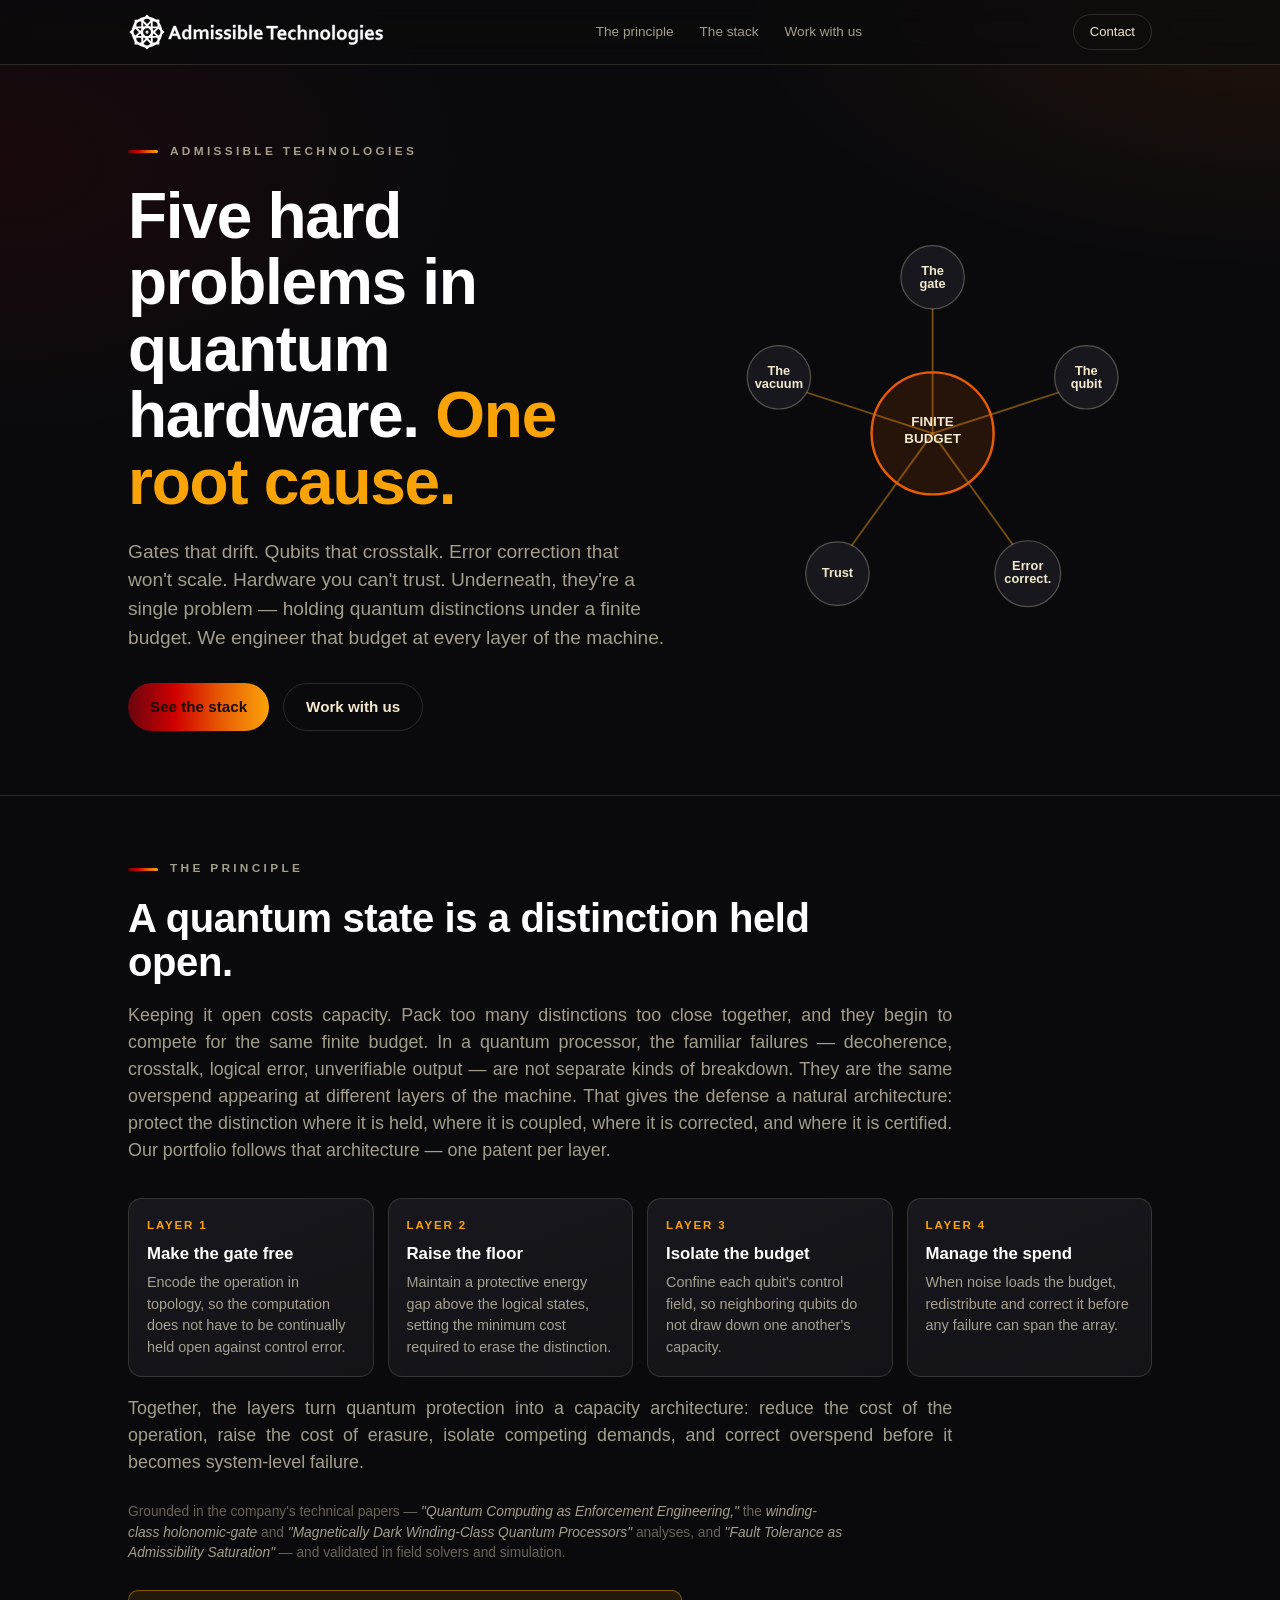
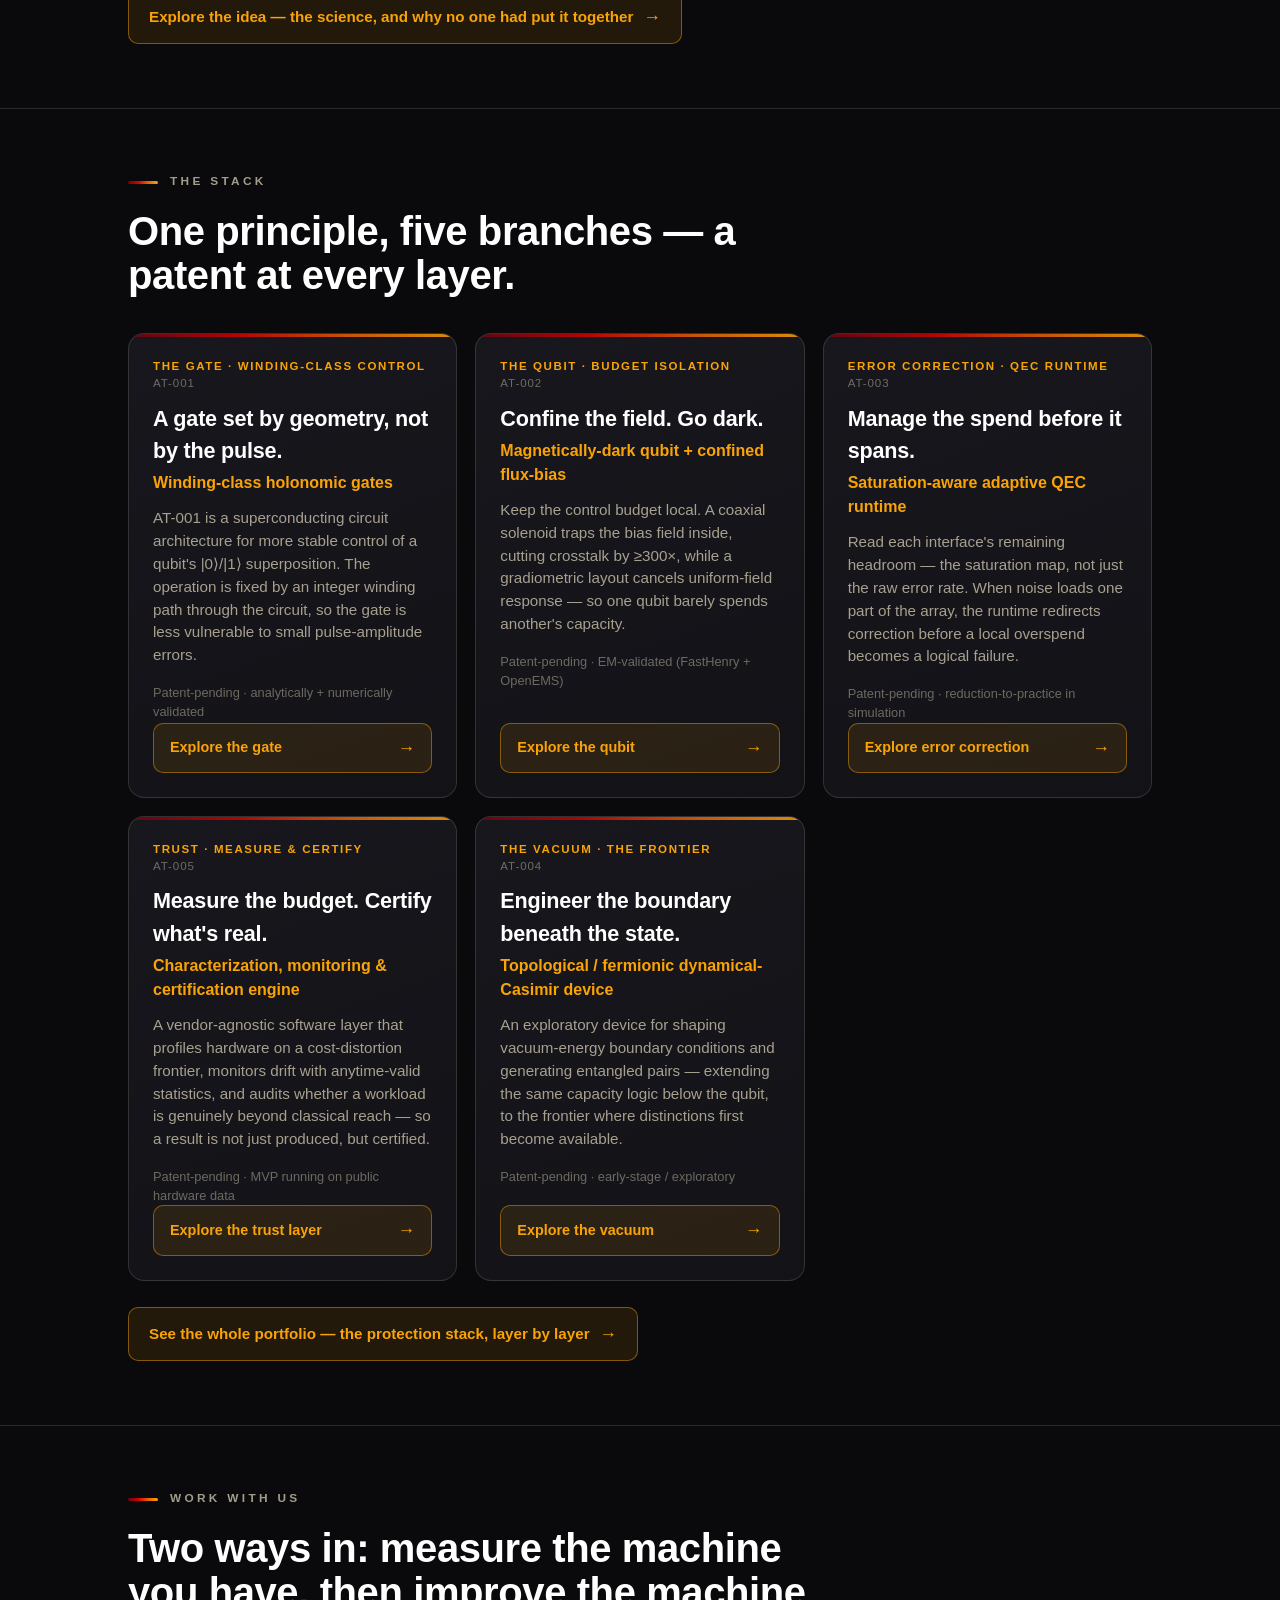
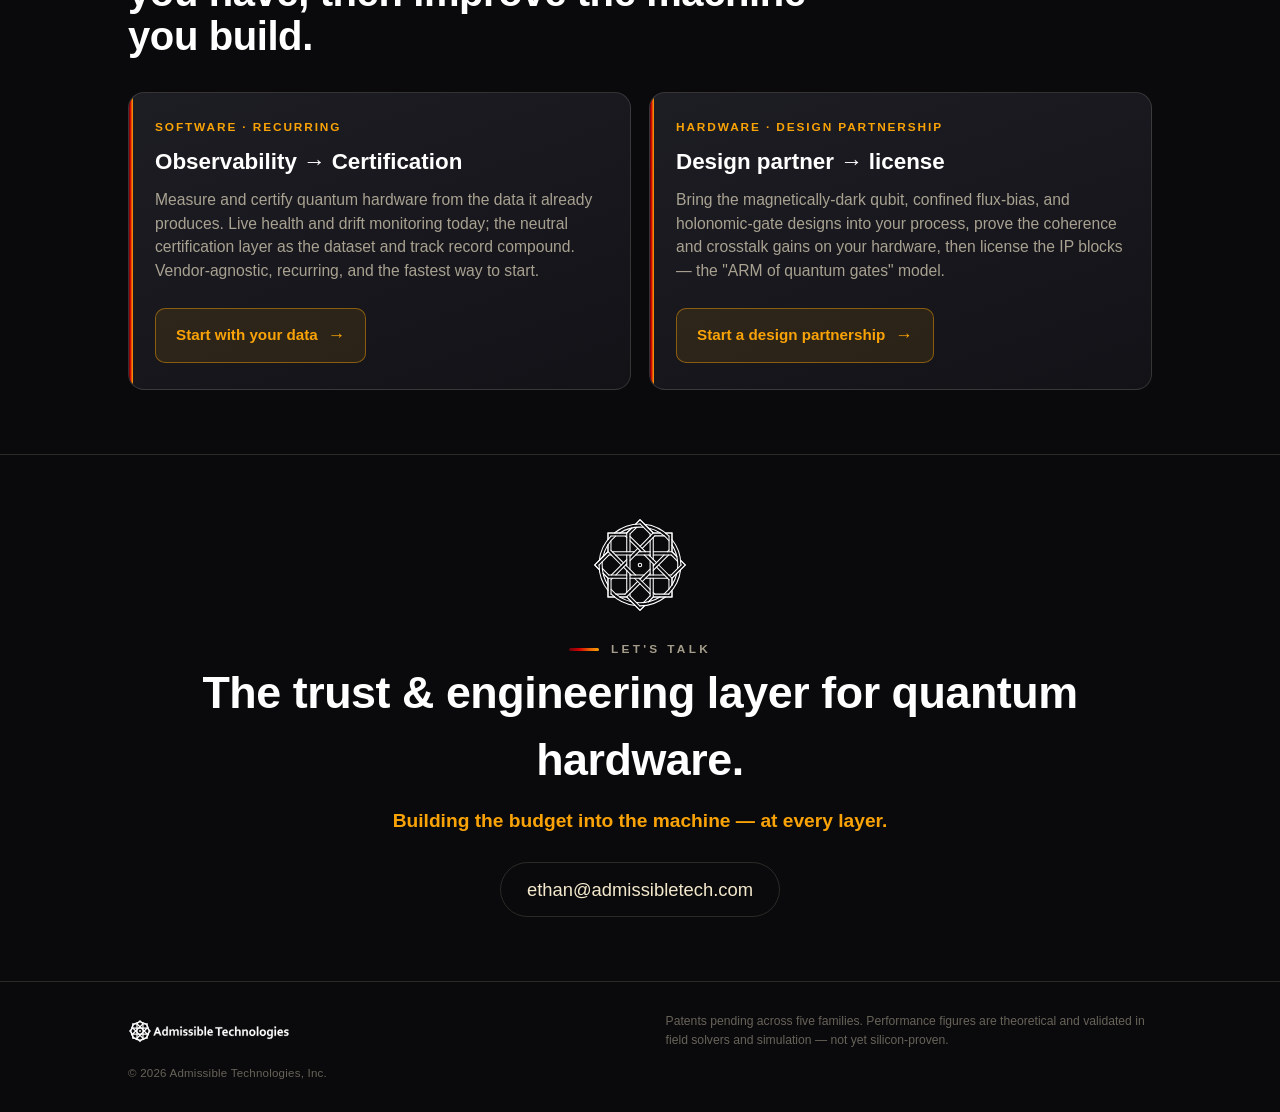
==== commit 13370444: "Add files via upload" ====
--- a/index.html
+++ b/index.html
@@ -173,6 +173,7 @@
 
 <section class="band contact" id="contact">
   <div class="wrap">
+    <img src="emblem.svg" alt="" class="signmark">
     <div class="eyebrow" style="justify-content:center;"><span class="bar"></span>Let's talk</div>
     <h2>The trust &amp; engineering layer for quantum hardware.</h2>
     <div class="turn">Building the budget into the machine — at every layer.</div>
@@ -182,9 +183,10 @@
 
 <footer>
   <div class="wrap">
-    <a class="brand" href="#top"><svg><use href="#emblem"/></svg>Admissible Technologies, Inc.</a>
+    <a class="brand" href="#top"><img src="logo.svg" alt="Admissible Technologies" class="footlogo"></a>
     <p class="fineprint">Patents pending across five families. Performance figures are theoretical and validated in field solvers and simulation &mdash; not yet silicon-proven.</p>
   </div>
+  <div class="wrap"><p class="legal">&copy; 2026 Admissible Technologies, Inc.</p></div>
 </footer>
 
 </body>
--- a/style.css
+++ b/style.css
@@ -20,7 +20,7 @@
 
 /* nav */
 nav{position:sticky;top:0;z-index:40;backdrop-filter:blur(12px);background:rgba(10,10,12,0.7);border-bottom:1px solid var(--line);}
-nav .wrap{display:flex;align-items:center;justify-content:space-between;height:80px;}
+nav .wrap{display:flex;align-items:center;justify-content:space-between;height:64px;}
 .brand{display:flex;align-items:center;gap:11px;font-weight:700;letter-spacing:0.16em;text-transform:uppercase;font-size:0.82rem;color:var(--cream);}
 .brand svg{width:30px;height:30px;color:var(--cream);fill:none;stroke:currentColor;stroke-width:1.1;stroke-linecap:round;stroke-linejoin:round;}
 nav .links{display:flex;gap:26px;font-size:0.85rem;color:var(--cream-dim);}
@@ -156,4 +156,9 @@
 /* ===== typography + figure alignment pass (2026-05-22) ===== */
 p.lede, .phero .intro, .feature p { text-align: justify; -webkit-hyphens: auto; hyphens: auto; }
 .graphic { max-width: 51.5rem; }  /* match .lede measure (46em x 1.12rem) so figures align with body text */
-.brand img.navlogo{height:clamp(38px,8vw,72px);width:auto;display:block;}
+.brand img.navlogo{height:clamp(24px,4.5vw,38px);width:auto;display:block;}
+
+/* footer lockup + legal line + closing-band emblem (2026-05-22) */
+footer .brand img.footlogo{height:24px;width:auto;display:block;}
+footer .legal{font-size:0.72rem;color:var(--cream-faint);margin-top:16px;letter-spacing:0.02em;}
+.contact .signmark{height:clamp(70px,11vw,92px);width:auto;display:block;margin:0 auto 30px;}
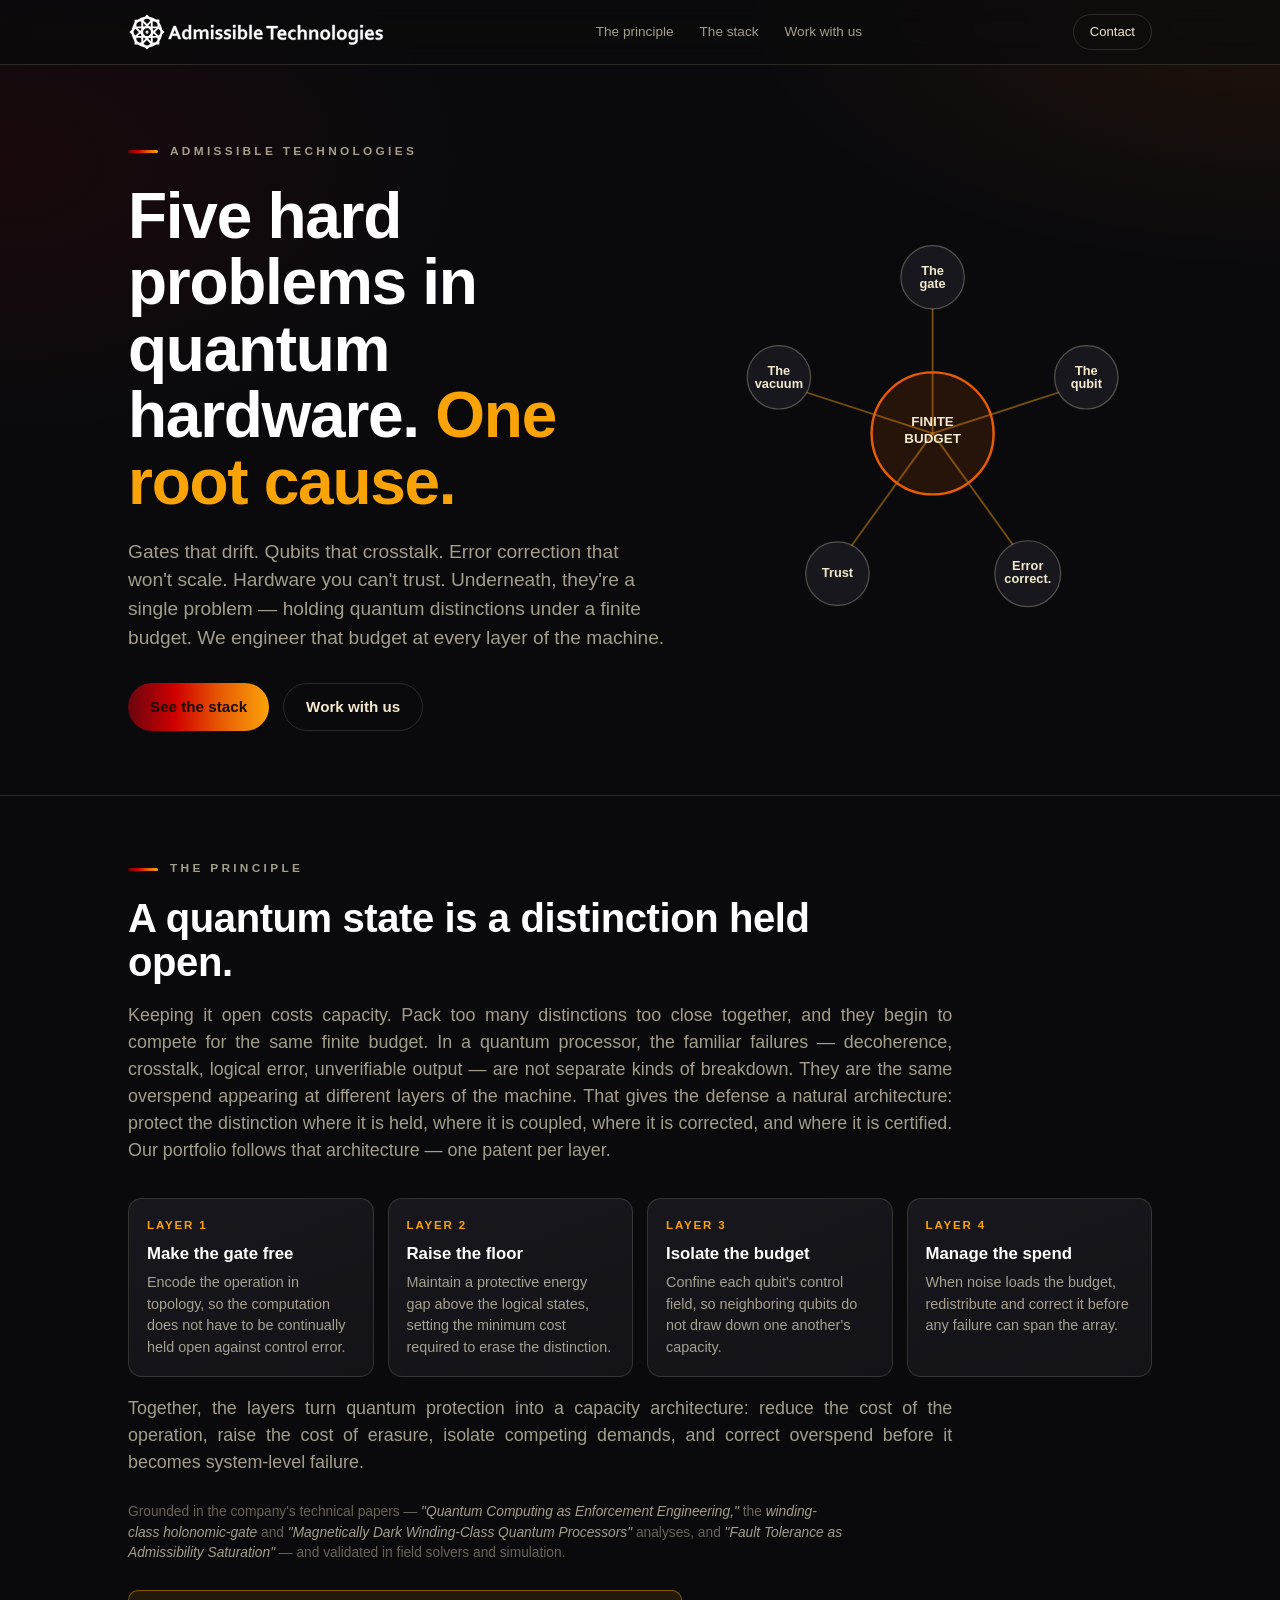
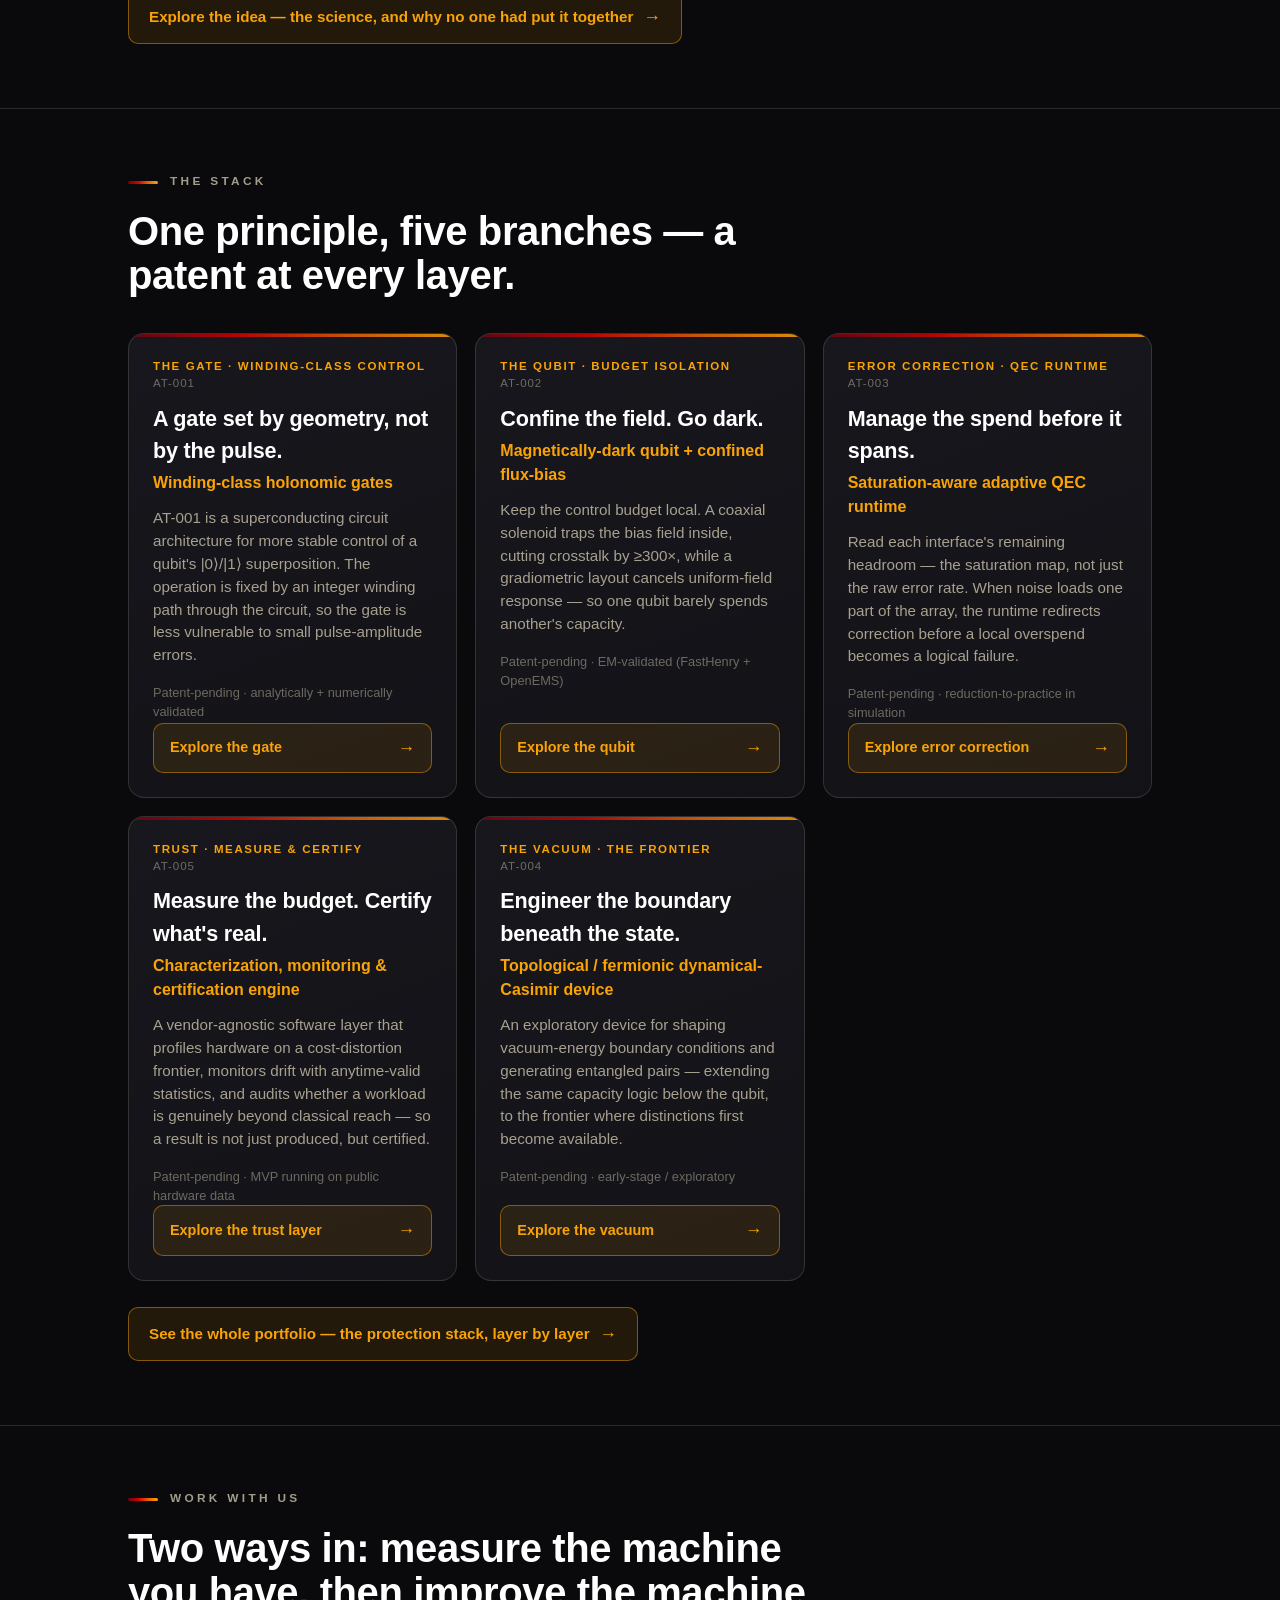
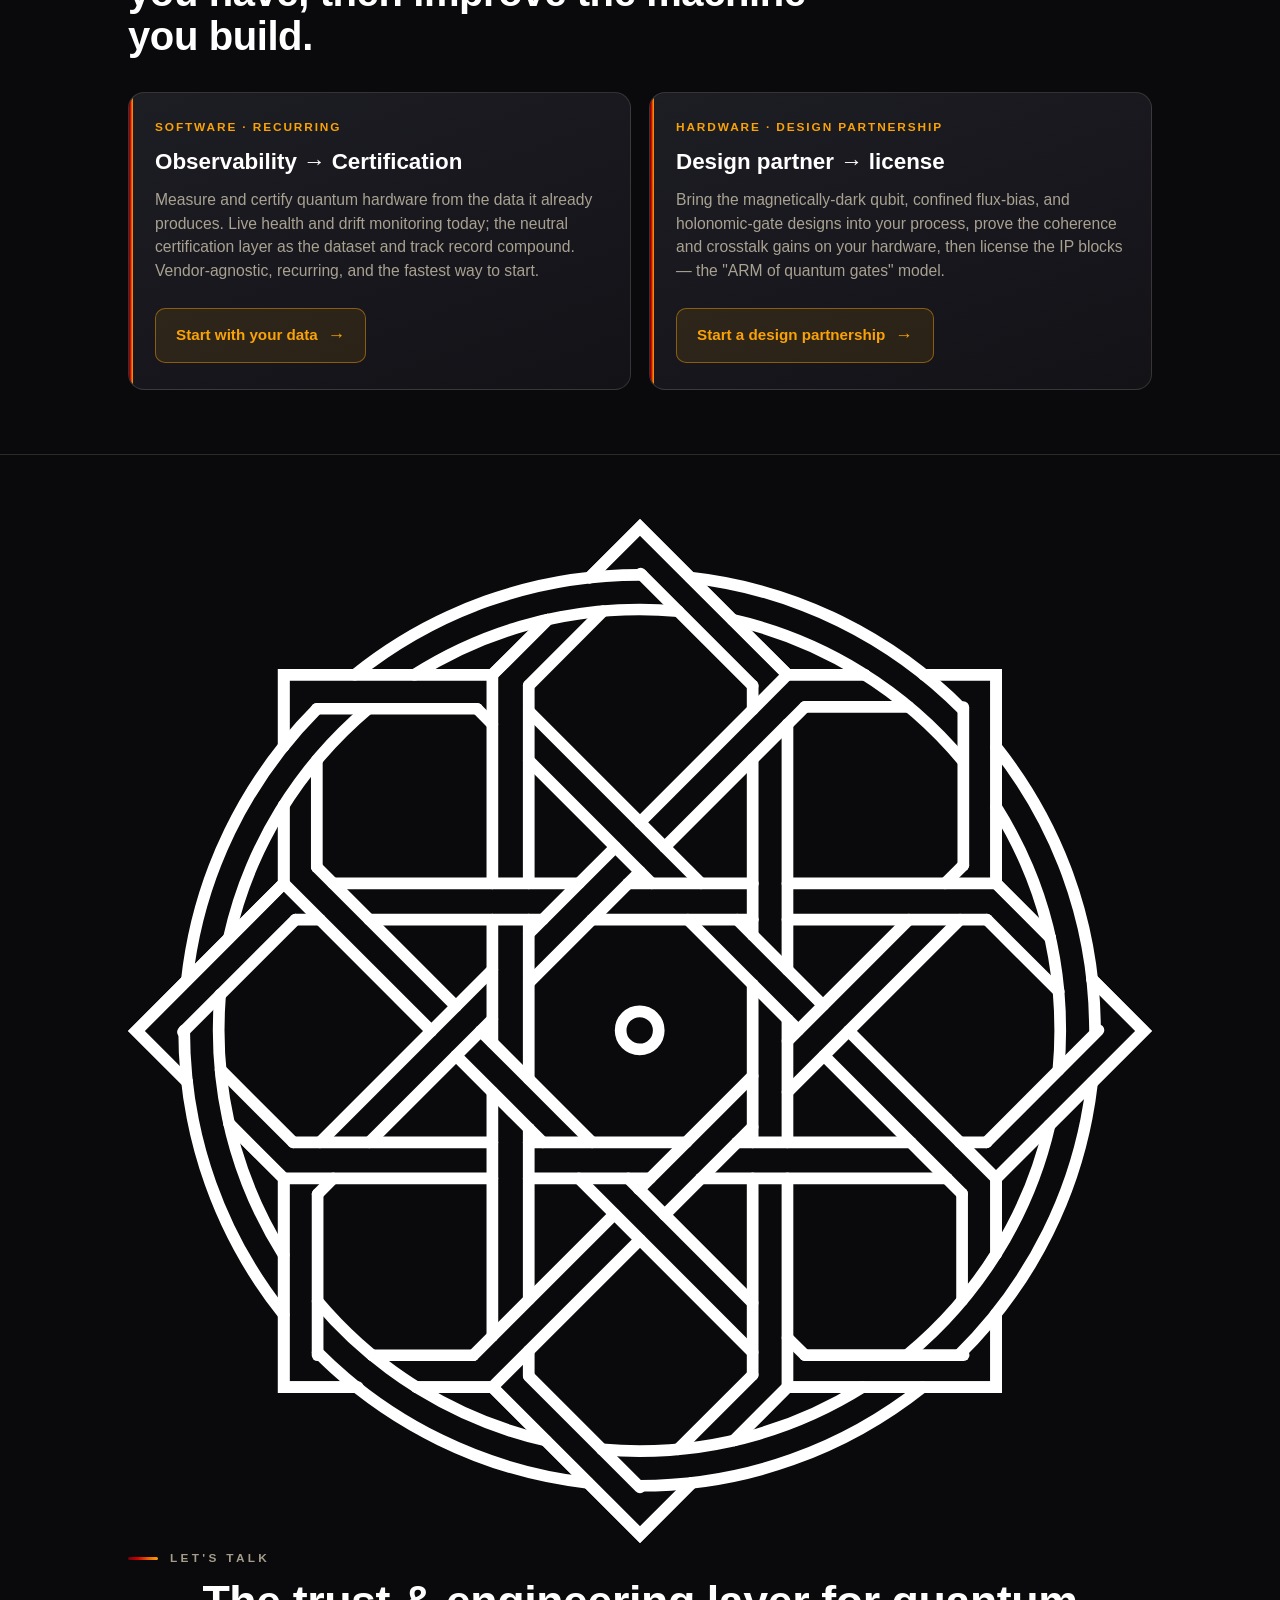
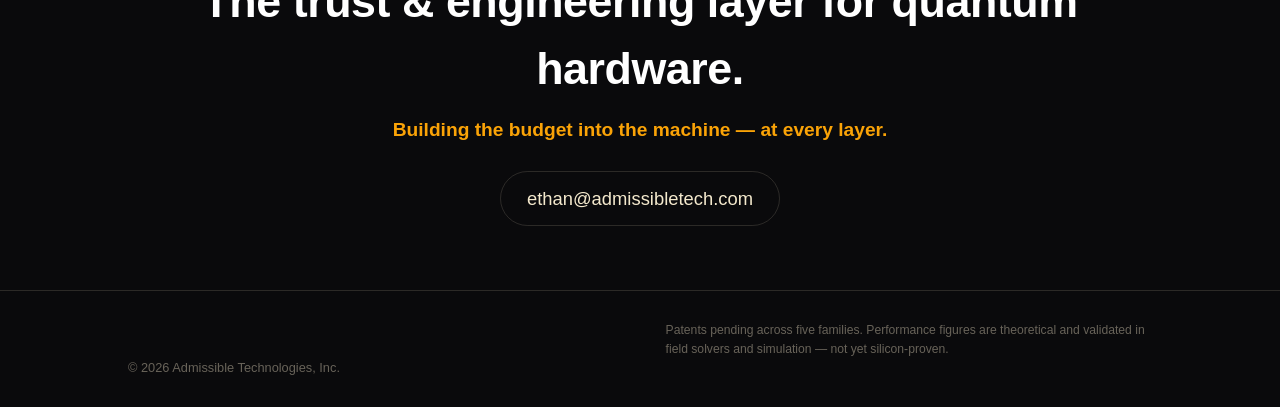
==== commit 1f0b236f: "Add investors page, dark-tile favicon + icon set, emblem-left closing lockup" ====
--- a/index.html
+++ b/index.html
@@ -7,6 +7,9 @@
 <meta name="description" content="Gates that drift, qubits that crosstalk, error correction that won't scale, hardware you can't trust — one root cause. Admissible Technologies engineers the enforcement budget at every layer of the quantum machine.">
 <link rel="canonical" href="https://admissibletech.com/">
 <link rel="icon" href="favicon.svg" type="image/svg+xml">
+<link rel="icon" type="image/png" sizes="32x32" href="favicon-32x32.png">
+<link rel="icon" type="image/png" sizes="16x16" href="favicon-16x16.png">
+<link rel="apple-touch-icon" sizes="180x180" href="apple-touch-icon.png">
 <meta name="theme-color" content="#0a0a0c">
 <meta property="og:site_name" content="Admissible Technologies">
 <meta property="og:type" content="website">
@@ -171,13 +174,15 @@
   </div>
 </section>
 
-<section class="band contact" id="contact">
+<section class="band contact lockup" id="contact">
   <div class="wrap">
     <img src="emblem.svg" alt="" class="signmark">
-    <div class="eyebrow" style="justify-content:center;"><span class="bar"></span>Let's talk</div>
-    <h2>The trust &amp; engineering layer for quantum hardware.</h2>
-    <div class="turn">Building the budget into the machine — at every layer.</div>
-    <a class="mail" href="mailto:ethan@admissibletech.com">ethan@admissibletech.com</a>
+    <div class="copy">
+      <div class="eyebrow"><span class="bar"></span>Let's talk</div>
+      <h2>The trust &amp; engineering layer for quantum hardware.</h2>
+      <div class="turn">Building the budget into the machine — at every layer.</div>
+      <a class="mail" href="mailto:ethan@admissibletech.com">ethan@admissibletech.com</a>
+    </div>
   </div>
 </section>
 
--- a/style.css
+++ b/style.css
@@ -156,9 +156,17 @@
 /* ===== typography + figure alignment pass (2026-05-22) ===== */
 p.lede, .phero .intro, .feature p { text-align: justify; -webkit-hyphens: auto; hyphens: auto; }
 .graphic { max-width: 51.5rem; }  /* match .lede measure (46em x 1.12rem) so figures align with body text */
-.brand img.navlogo{height:clamp(24px,4.5vw,38px);width:auto;display:block;}
+.brand img.navlogo{height:clamp(24px,4.5vw,38px);width:auto;display:block;
 
-/* footer lockup + legal line + closing-band emblem (2026-05-22) */
-footer .brand img.footlogo{height:24px;width:auto;display:block;}
-footer .legal{font-size:0.72rem;color:var(--cream-faint);margin-top:16px;letter-spacing:0.02em;}
-.contact .signmark{height:clamp(70px,11vw,92px);width:auto;display:block;margin:0 auto 30px;}
+/* ===== closing lockup: emblem left, copy right (2026-05-22) ===== */
+.contact.lockup{text-align:left;}
+.contact.lockup .wrap{display:flex;align-items:center;justify-content:flex-start;gap:clamp(28px,5vw,64px);flex-wrap:wrap;}
+.contact.lockup .signmark{height:clamp(180px,27vw,230px);width:auto;margin:0;flex:0 0 auto;}
+.contact.lockup .copy{flex:1 1 340px;min-width:280px;}
+.contact.lockup .copy .eyebrow{justify-content:flex-start;}
+.contact.lockup .copy h2{margin:0;}
+@media(max-width:720px){
+  .contact.lockup .wrap{flex-direction:column;align-items:center;text-align:center;}
+  .contact.lockup .copy{flex-basis:auto;min-width:0;}
+  .contact.lockup .copy .eyebrow{justify-content:center;}
+}
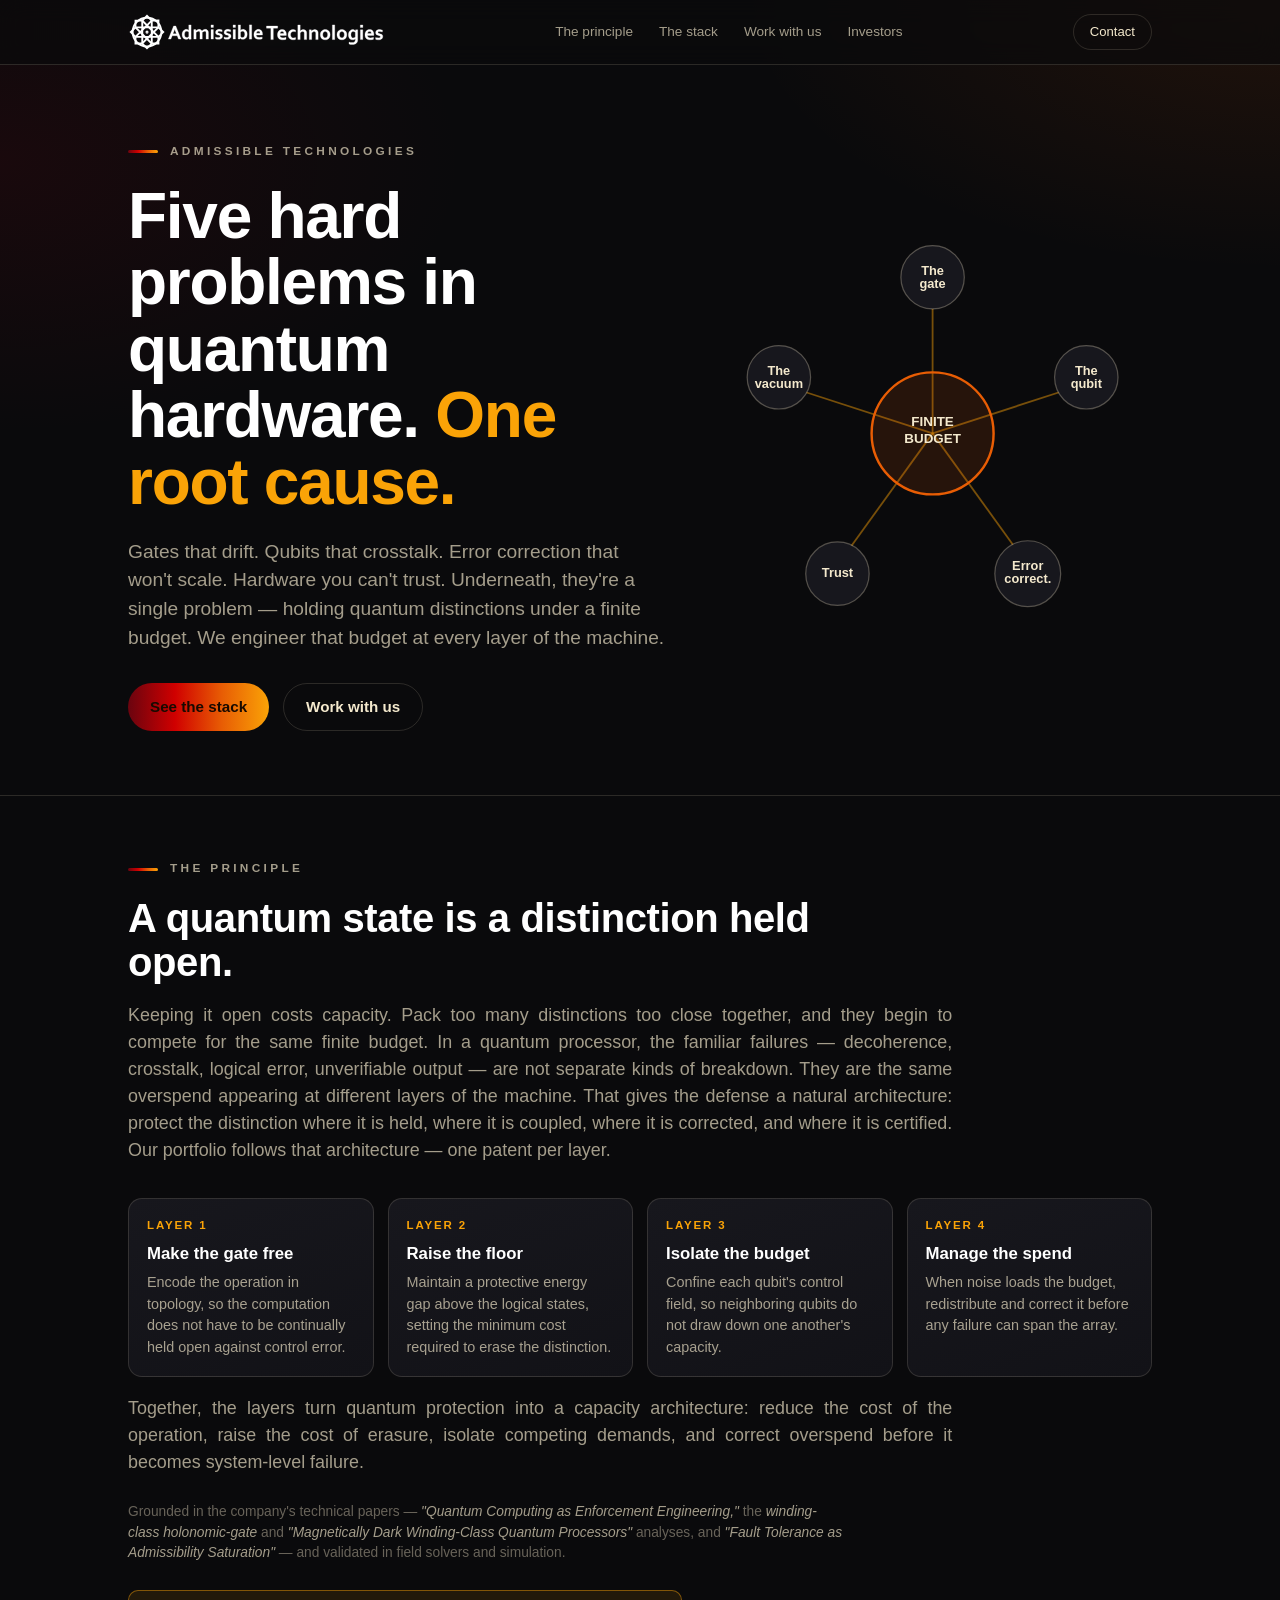
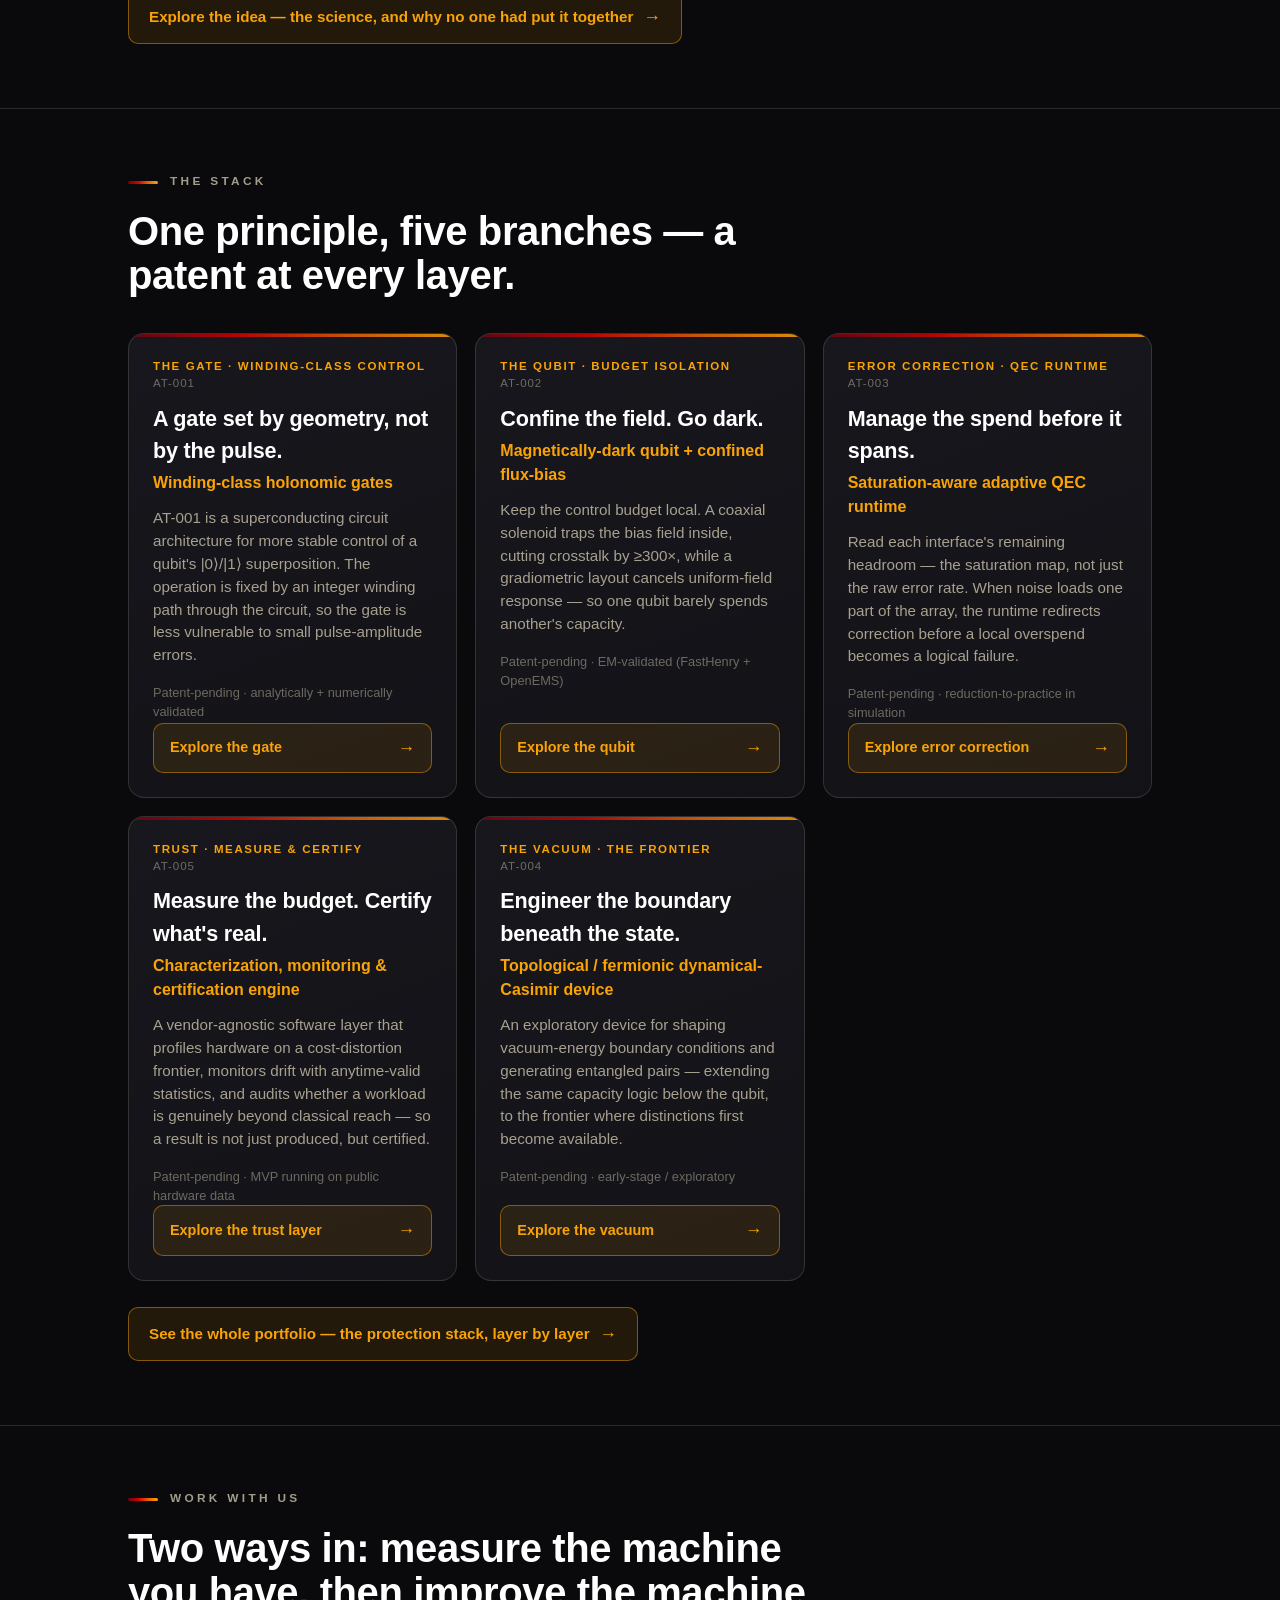
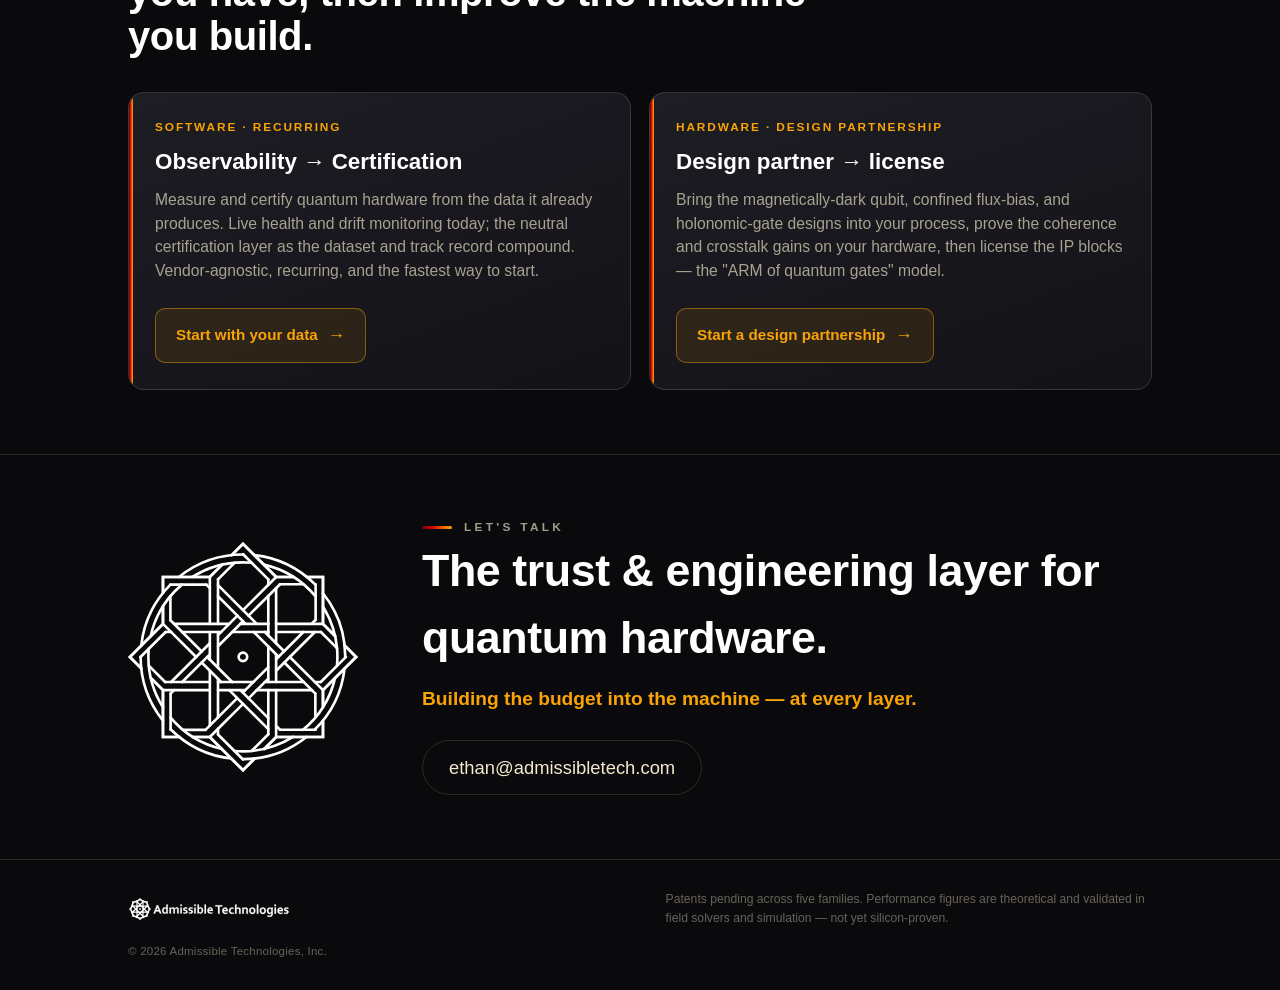
==== commit 45eb6067: "Add Investors link to site header nav" ====
--- a/index.html
+++ b/index.html
@@ -39,6 +39,7 @@
       <a href="#principle">The principle</a>
       <a href="#portfolio">The stack</a>
       <a href="#work">Work with us</a>
+      <a href="investors.html">Investors</a>
     </div>
     <a class="cta" href="#contact">Contact</a>
   </div>
--- a/style.css
+++ b/style.css
@@ -156,7 +156,12 @@
 /* ===== typography + figure alignment pass (2026-05-22) ===== */
 p.lede, .phero .intro, .feature p { text-align: justify; -webkit-hyphens: auto; hyphens: auto; }
 .graphic { max-width: 51.5rem; }  /* match .lede measure (46em x 1.12rem) so figures align with body text */
-.brand img.navlogo{height:clamp(24px,4.5vw,38px);width:auto;display:block;
+.brand img.navlogo{height:clamp(24px,4.5vw,38px);width:auto;display:block;}
+
+/* footer lockup + legal line + closing-band emblem (2026-05-22) */
+footer .brand img.footlogo{height:24px;width:auto;display:block;}
+footer .legal{font-size:0.72rem;color:var(--cream-faint);margin-top:16px;letter-spacing:0.02em;}
+.contact .signmark{height:clamp(70px,11vw,92px);width:auto;display:block;margin:0 auto 30px;}
 
 /* ===== closing lockup: emblem left, copy right (2026-05-22) ===== */
 .contact.lockup{text-align:left;}
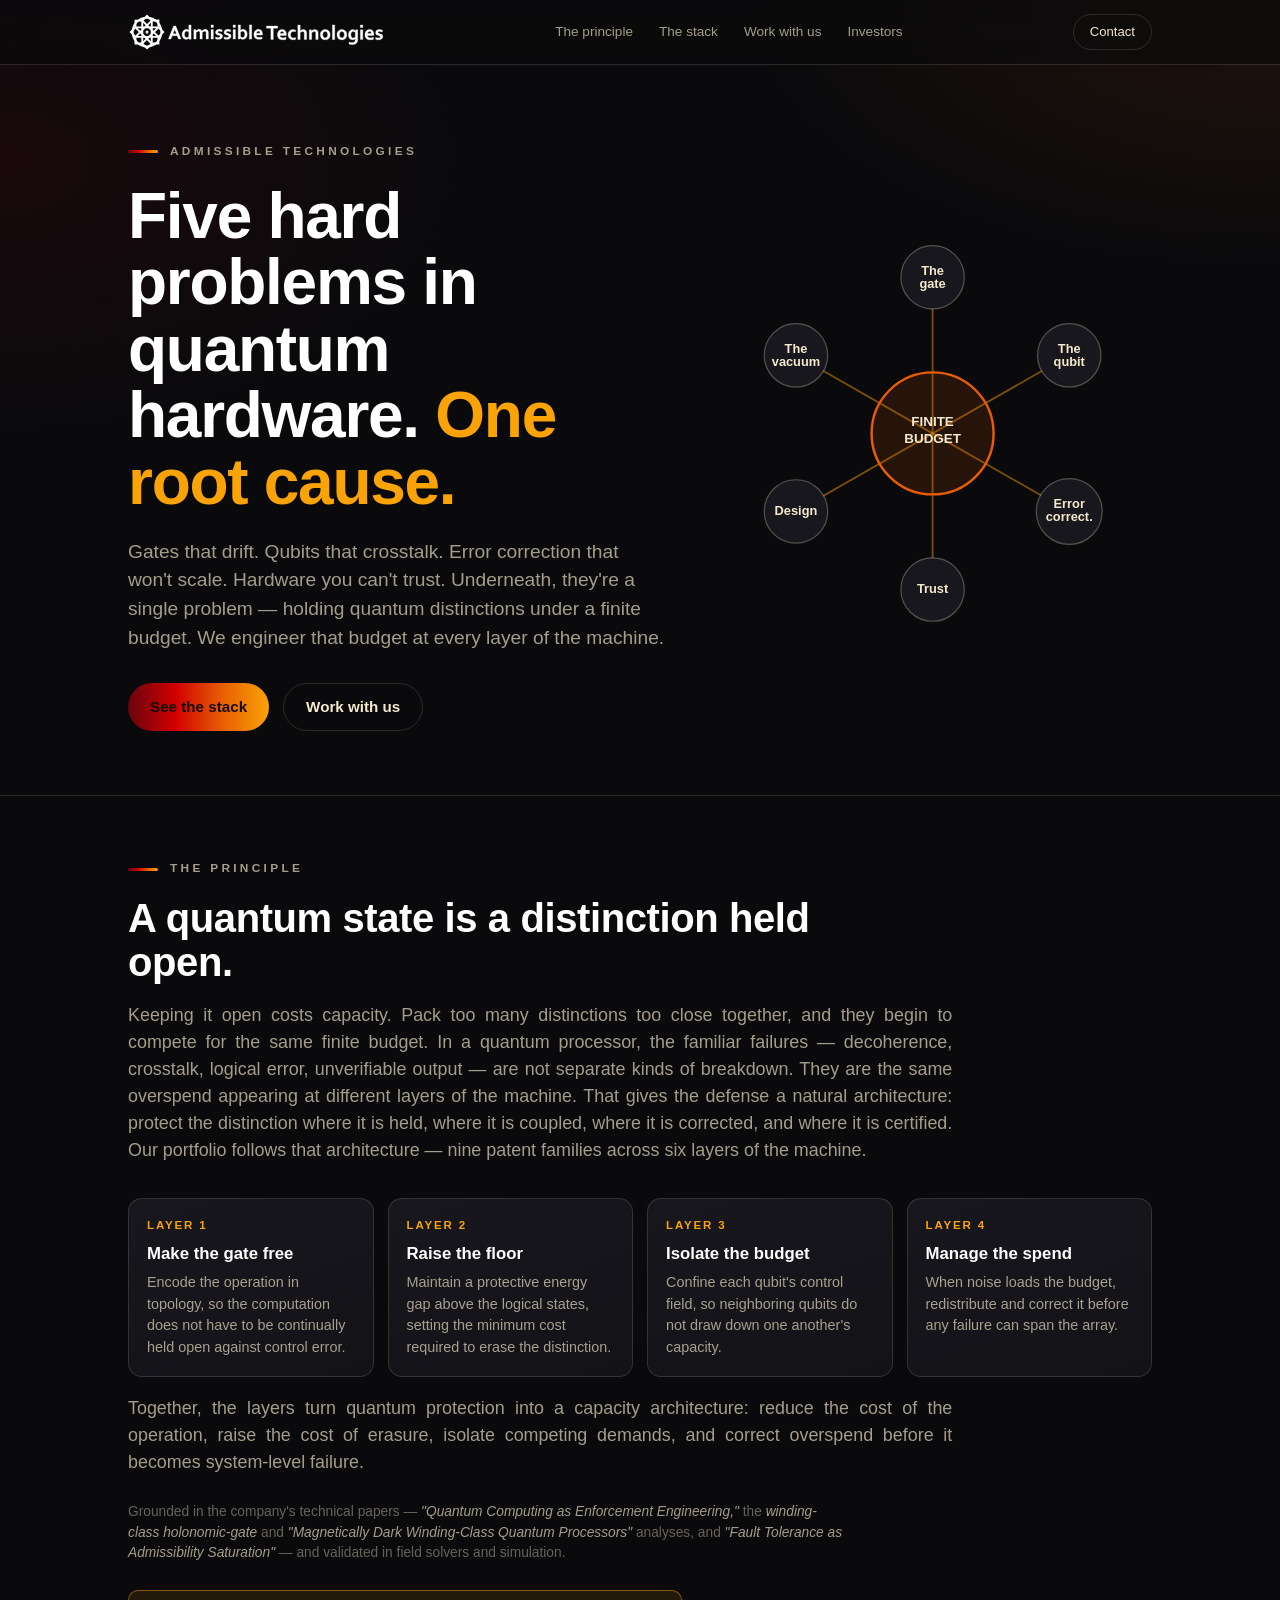
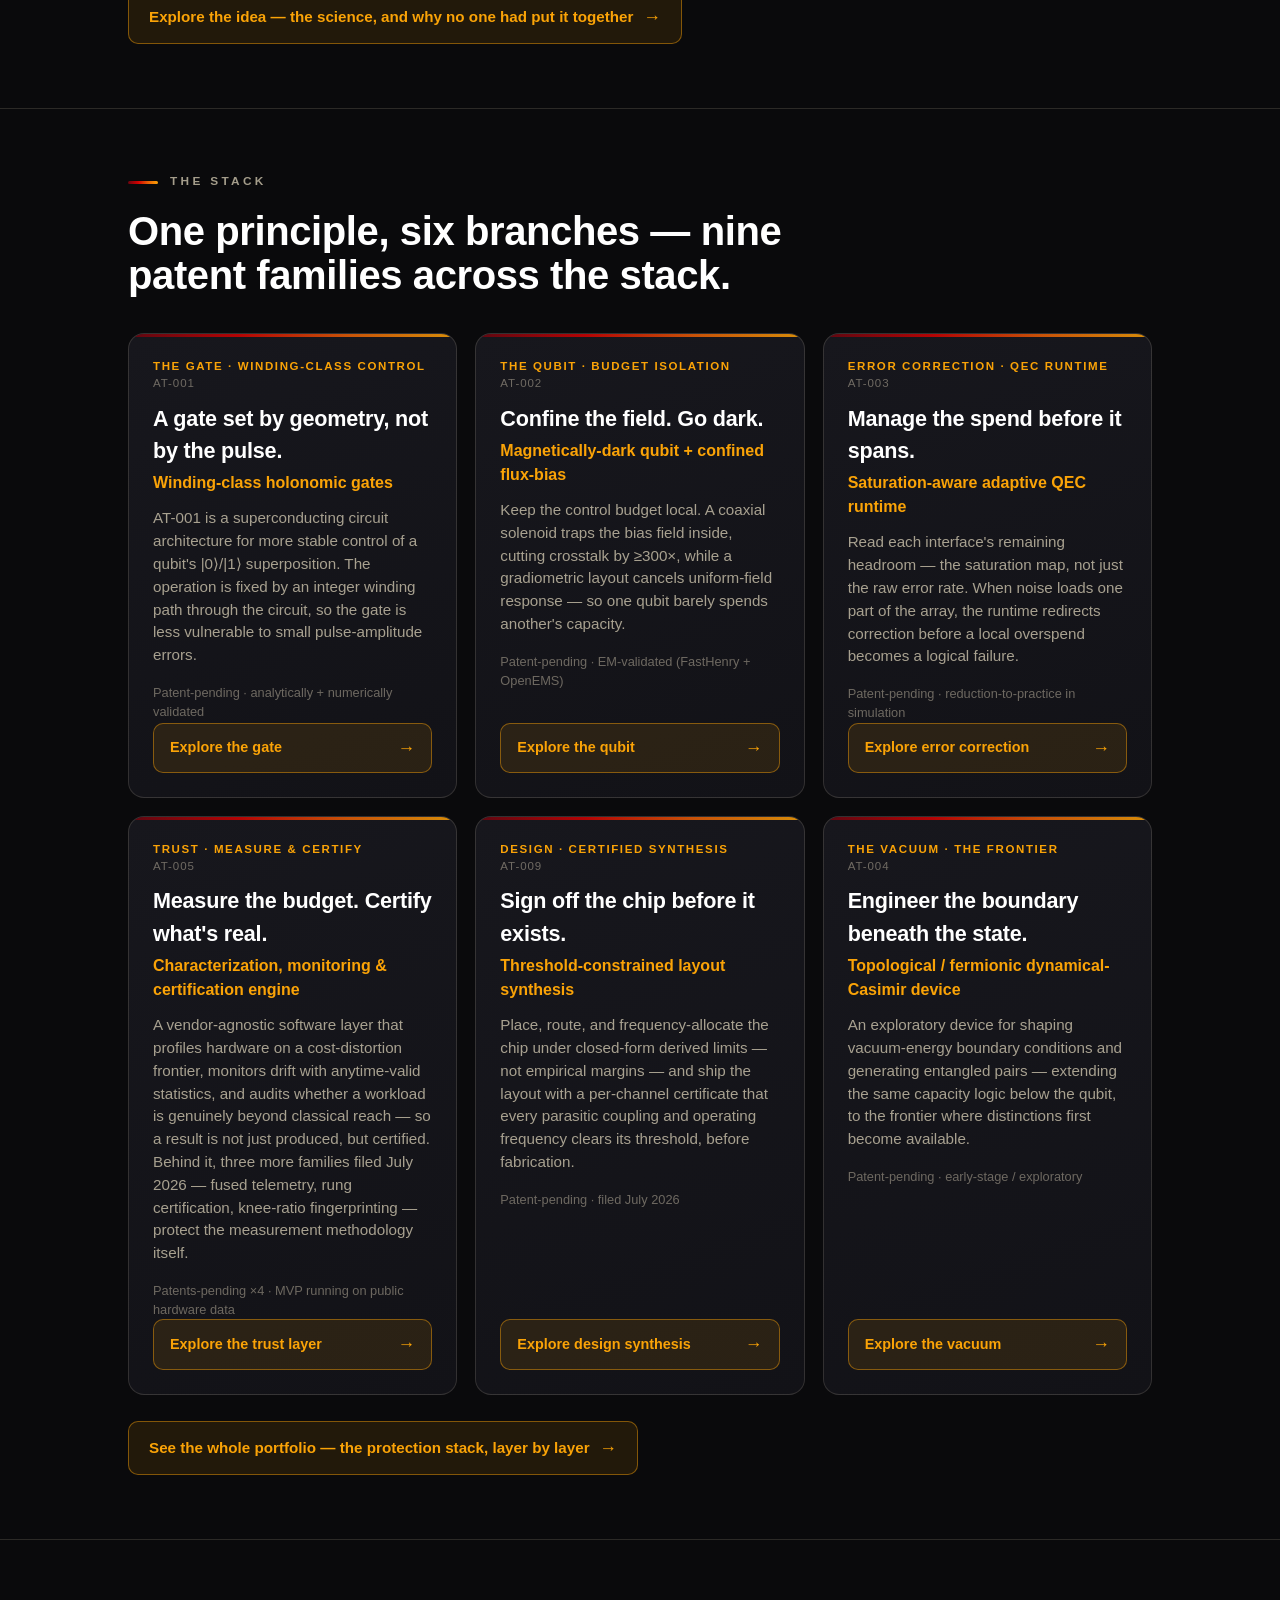
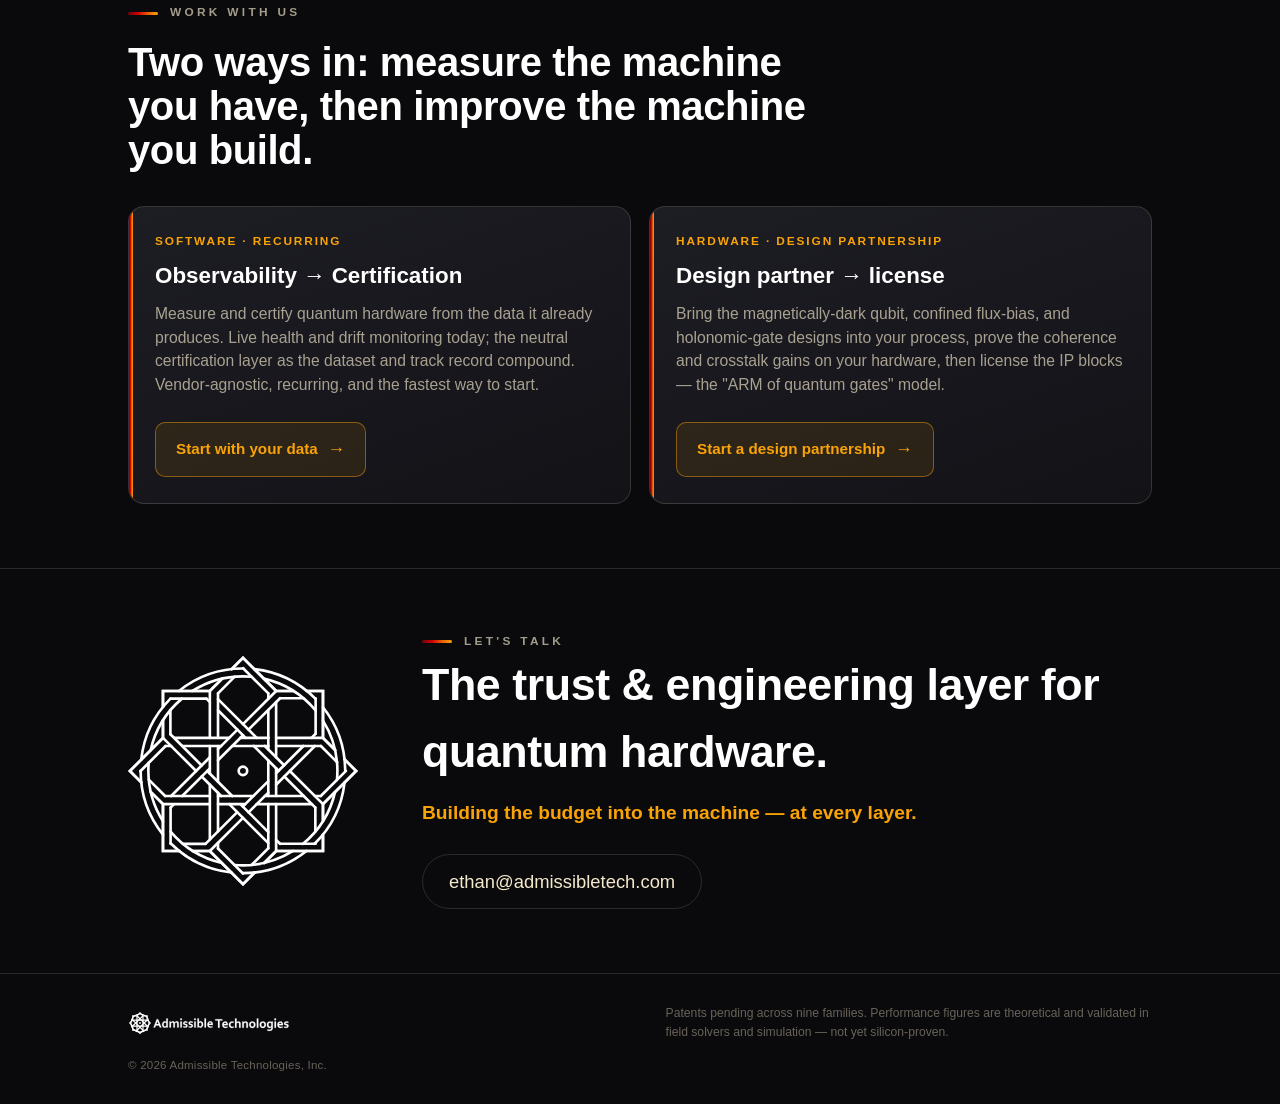
==== commit def2532d: "Nine patent families across the site: trust layer four deep (AT-006/007/008) + design synthesis (AT-" ====
--- a/index.html
+++ b/index.html
@@ -3,6 +3,15 @@
 <head>
 <meta charset="utf-8">
 <meta name="viewport" content="width=device-width, initial-scale=1">
+<!-- Google tag (gtag.js) -->
+<script async src="https://www.googletagmanager.com/gtag/js?id=G-64BJ3TZN4G"></script>
+<script>
+window.dataLayer = window.dataLayer || [];
+function gtag(){dataLayer.push(arguments);}
+gtag('js', new Date());
+gtag('config', 'G-64BJ3TZN4G');
+</script>
+
 <title>Admissible Technologies — the trust &amp; engineering layer for quantum hardware</title>
 <meta name="description" content="Gates that drift, qubits that crosstalk, error correction that won't scale, hardware you can't trust — one root cause. Admissible Technologies engineers the enforcement budget at every layer of the quantum machine.">
 <link rel="canonical" href="https://admissibletech.com/">
@@ -20,7 +29,7 @@
 <meta name="twitter:title" content="Admissible Technologies">
 <meta name="twitter:description" content="Five hard problems in quantum hardware. One root cause.">
 <script type="application/ld+json">
-{"@context":"https://schema.org","@type":"Organization","name":"Admissible Technologies, Inc.","url":"https://admissibletech.com/","email":"ethan@admissibletech.com","description":"Engineering the enforcement budget at every layer of the quantum machine — gates, qubits, error correction, and trust."}
+{"@context":"https://schema.org","@type":"Organization","name":"Admissible Technologies, Inc.","url":"https://admissibletech.com/","email":"ethan@admissibletech.com","description":"Engineering the enforcement budget at every layer of the quantum machine — gates, qubits, error correction, trust, and design."}
 </script>
 <link rel="stylesheet" href="style.css">
 </head>
@@ -58,23 +67,25 @@
       </div>
     </div>
     <div>
-      <svg class="hub" viewBox="0 0 360 340" role="img" aria-label="One principle at the center with five branches: the gate, the qubit, error correction, trust, and the vacuum">
+      <svg class="hub" viewBox="0 0 360 340" role="img" aria-label="One principle at the center with six branches: the gate, the qubit, error correction, trust, design, and the vacuum">
         <g stroke="rgba(250,163,7,0.45)" stroke-width="1.5">
-          <line x1="180" y1="170" x2="180" y2="60"/>
-          <line x1="180" y1="170" x2="294" y2="133"/>
-          <line x1="180" y1="170" x2="250" y2="267"/>
-          <line x1="180" y1="170" x2="110" y2="267"/>
-          <line x1="180" y1="170" x2="66" y2="133"/>
+          <line x1="180" y1="170" x2="180" y2="42"/>
+          <line x1="180" y1="170" x2="292" y2="106"/>
+          <line x1="180" y1="170" x2="292" y2="234"/>
+          <line x1="180" y1="170" x2="180" y2="298"/>
+          <line x1="180" y1="170" x2="68" y2="234"/>
+          <line x1="180" y1="170" x2="68" y2="106"/>
         </g>
         <circle cx="180" cy="170" r="50" fill="rgba(232,93,4,0.12)" stroke="#e85d04" stroke-width="2"/>
         <text x="180" y="164" text-anchor="middle" font-size="11" font-weight="700" fill="#f4e9cd">FINITE</text>
         <text x="180" y="178" text-anchor="middle" font-size="11" font-weight="700" fill="#f4e9cd">BUDGET</text>
         <g font-size="10.5" font-weight="700" fill="#f4e9cd" text-anchor="middle">
           <g><circle cx="180" cy="42" r="26" fill="#17171d" stroke="rgba(244,233,205,0.3)"/><text x="180" y="40">The</text><text x="180" y="51">gate</text></g>
-          <g><circle cx="306" cy="124" r="26" fill="#17171d" stroke="rgba(244,233,205,0.3)"/><text x="306" y="122">The</text><text x="306" y="133">qubit</text></g>
-          <g><circle cx="258" cy="285" r="27" fill="#17171d" stroke="rgba(244,233,205,0.3)"/><text x="258" y="282">Error</text><text x="258" y="293">correct.</text></g>
-          <g><circle cx="102" cy="285" r="26" fill="#17171d" stroke="rgba(244,233,205,0.3)"/><text x="102" y="288">Trust</text></g>
-          <g><circle cx="54" cy="124" r="26" fill="#17171d" stroke="rgba(244,233,205,0.3)"/><text x="54" y="122">The</text><text x="54" y="133">vacuum</text></g>
+          <g><circle cx="292" cy="106" r="26" fill="#17171d" stroke="rgba(244,233,205,0.3)"/><text x="292" y="104">The</text><text x="292" y="115">qubit</text></g>
+          <g><circle cx="292" cy="234" r="27" fill="#17171d" stroke="rgba(244,233,205,0.3)"/><text x="292" y="231">Error</text><text x="292" y="242">correct.</text></g>
+          <g><circle cx="180" cy="298" r="26" fill="#17171d" stroke="rgba(244,233,205,0.3)"/><text x="180" y="301">Trust</text></g>
+          <g><circle cx="68" cy="234" r="26" fill="#17171d" stroke="rgba(244,233,205,0.3)"/><text x="68" y="237">Design</text></g>
+          <g><circle cx="68" cy="106" r="26" fill="#17171d" stroke="rgba(244,233,205,0.3)"/><text x="68" y="104">The</text><text x="68" y="115">vacuum</text></g>
         </g>
       </svg>
     </div>
@@ -85,7 +96,7 @@
   <div class="wrap">
     <div class="eyebrow"><span class="bar"></span>The principle</div>
     <h2 class="sec">A quantum state is a distinction held open.</h2>
-    <p class="lede">Keeping it open costs capacity. Pack too many distinctions too close together, and they begin to compete for the same finite budget. In a quantum processor, the familiar failures &mdash; decoherence, crosstalk, logical error, unverifiable output &mdash; are not separate kinds of breakdown. They are the same overspend appearing at different layers of the machine. That gives the defense a natural architecture: protect the distinction where it is held, where it is coupled, where it is corrected, and where it is certified. Our portfolio follows that architecture &mdash; one patent per layer.</p>
+    <p class="lede">Keeping it open costs capacity. Pack too many distinctions too close together, and they begin to compete for the same finite budget. In a quantum processor, the familiar failures &mdash; decoherence, crosstalk, logical error, unverifiable output &mdash; are not separate kinds of breakdown. They are the same overspend appearing at different layers of the machine. That gives the defense a natural architecture: protect the distinction where it is held, where it is coupled, where it is corrected, and where it is certified. Our portfolio follows that architecture &mdash; nine patent families across six layers of the machine.</p>
     <div class="chain">
       <div class="step"><div class="n">Layer 1</div><h4>Make the gate free</h4><p>Encode the operation in topology, so the computation does not have to be continually held open against control error.</p></div>
       <div class="step"><div class="n">Layer 2</div><h4>Raise the floor</h4><p>Maintain a protective energy gap above the logical states, setting the minimum cost required to erase the distinction.</p></div>
@@ -101,7 +112,7 @@
 <section class="band" id="portfolio">
   <div class="wrap">
     <div class="eyebrow"><span class="bar"></span>The stack</div>
-    <h2 class="sec">One principle, five branches — a patent at every layer.</h2>
+    <h2 class="sec">One principle, six branches — nine patent families across the stack.</h2>
     <div class="cards">
 
       <div class="pcard">
@@ -135,9 +146,18 @@
         <span class="layer">Trust · measure &amp; certify</span><span class="at">AT-005</span>
         <h3>Measure the budget. Certify what's real.</h3>
         <div class="tag">Characterization, monitoring &amp; certification engine</div>
-        <p>A vendor-agnostic software layer that profiles hardware on a cost-distortion frontier, monitors drift with anytime-valid statistics, and audits whether a workload is genuinely beyond classical reach &mdash; so a result is not just produced, but certified.</p>
-        <div class="status">Patent-pending · MVP running on public hardware data</div>
+        <p>A vendor-agnostic software layer that profiles hardware on a cost-distortion frontier, monitors drift with anytime-valid statistics, and audits whether a workload is genuinely beyond classical reach &mdash; so a result is not just produced, but certified. Behind it, three more families filed July 2026 &mdash; fused telemetry, rung certification, knee-ratio fingerprinting &mdash; protect the measurement methodology itself.</p>
+        <div class="status">Patents-pending &times;4 · MVP running on public hardware data</div>
         <a class="explore" href="trust.html"><span>Explore the trust layer</span><span class="arrow">&rarr;</span></a>
+      </div>
+
+      <div class="pcard">
+        <span class="layer">Design · certified synthesis</span><span class="at">AT-009</span>
+        <h3>Sign off the chip before it exists.</h3>
+        <div class="tag">Threshold-constrained layout synthesis</div>
+        <p>Place, route, and frequency-allocate the chip under closed-form derived limits &mdash; not empirical margins &mdash; and ship the layout with a per-channel certificate that every parasitic coupling and operating frequency clears its threshold, before fabrication.</p>
+        <div class="status">Patent-pending · filed July 2026</div>
+        <a class="explore" href="the-stack.html#design"><span>Explore design synthesis</span><span class="arrow">&rarr;</span></a>
       </div>
 
       <div class="pcard">
@@ -190,7 +210,7 @@
 <footer>
   <div class="wrap">
     <a class="brand" href="#top"><img src="logo.svg" alt="Admissible Technologies" class="footlogo"></a>
-    <p class="fineprint">Patents pending across five families. Performance figures are theoretical and validated in field solvers and simulation &mdash; not yet silicon-proven.</p>
+    <p class="fineprint">Patents pending across nine families. Performance figures are theoretical and validated in field solvers and simulation &mdash; not yet silicon-proven.</p>
   </div>
   <div class="wrap"><p class="legal">&copy; 2026 Admissible Technologies, Inc.</p></div>
 </footer>
